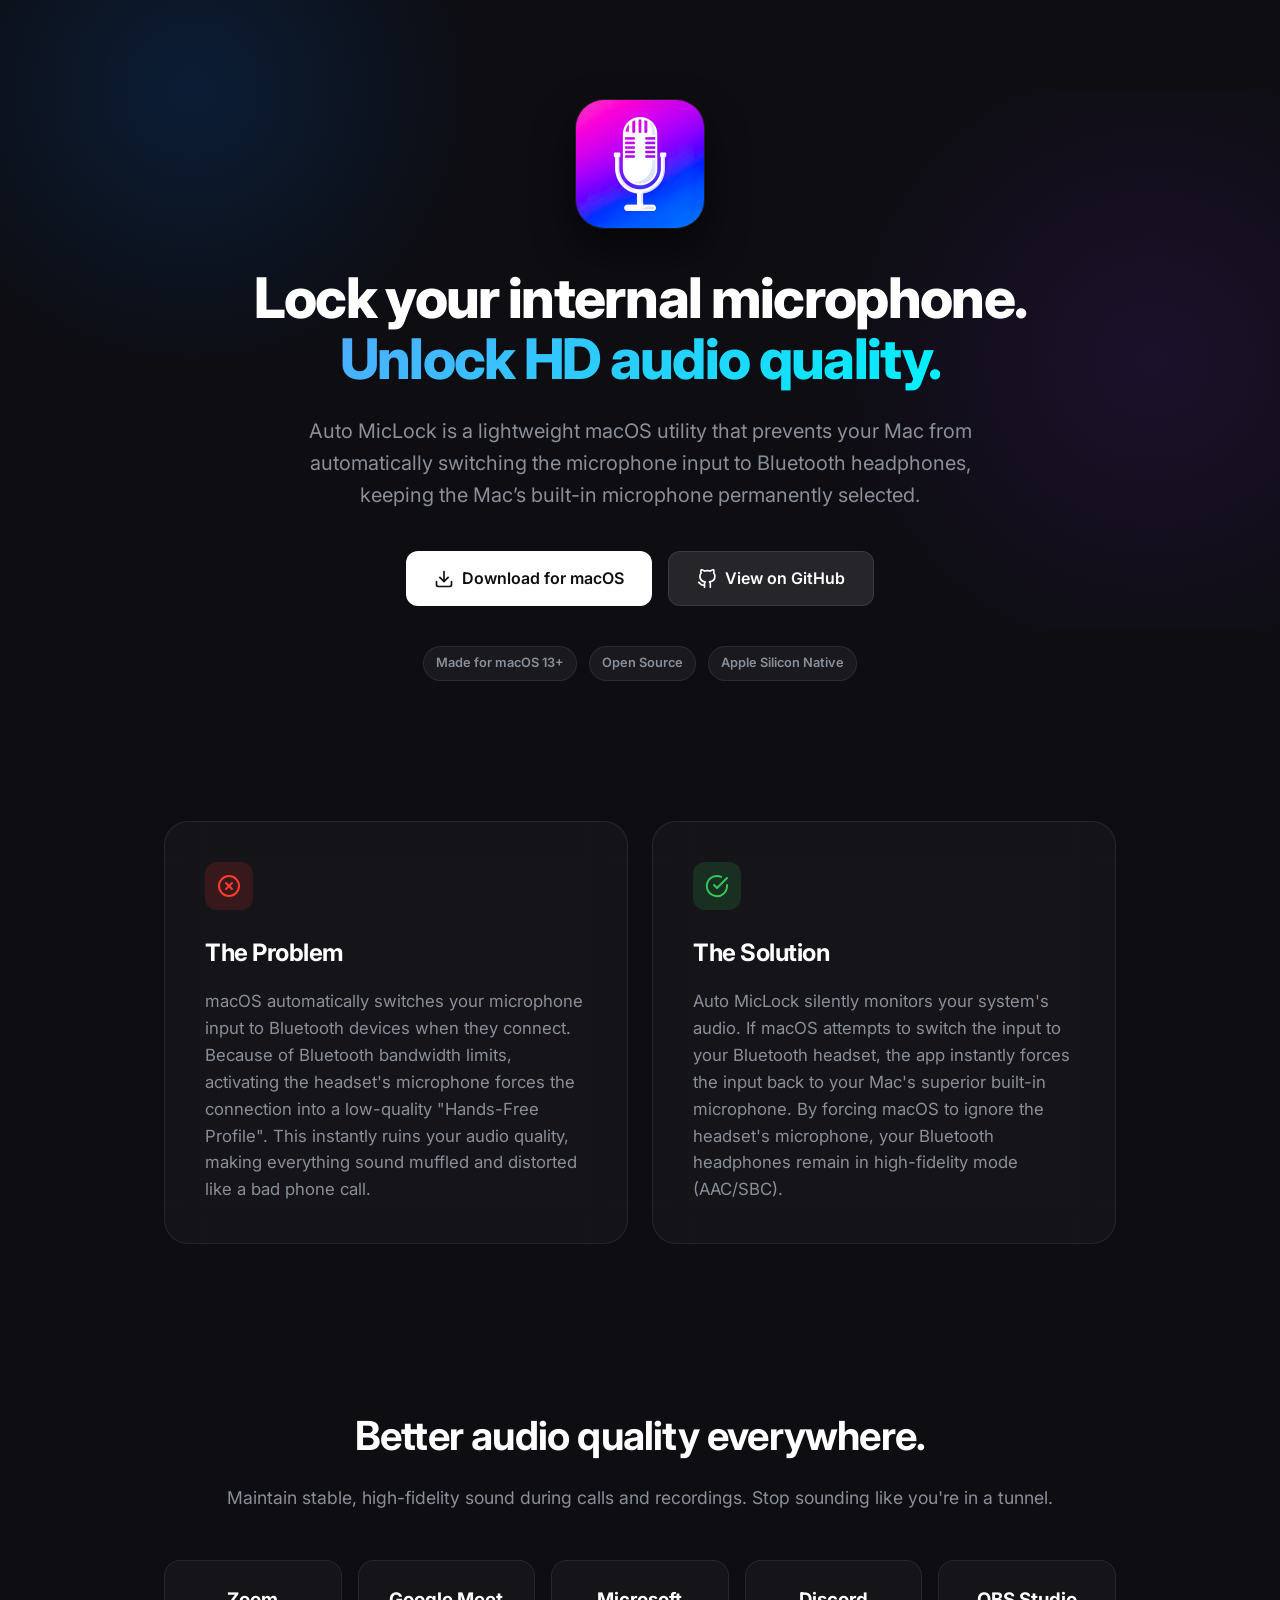
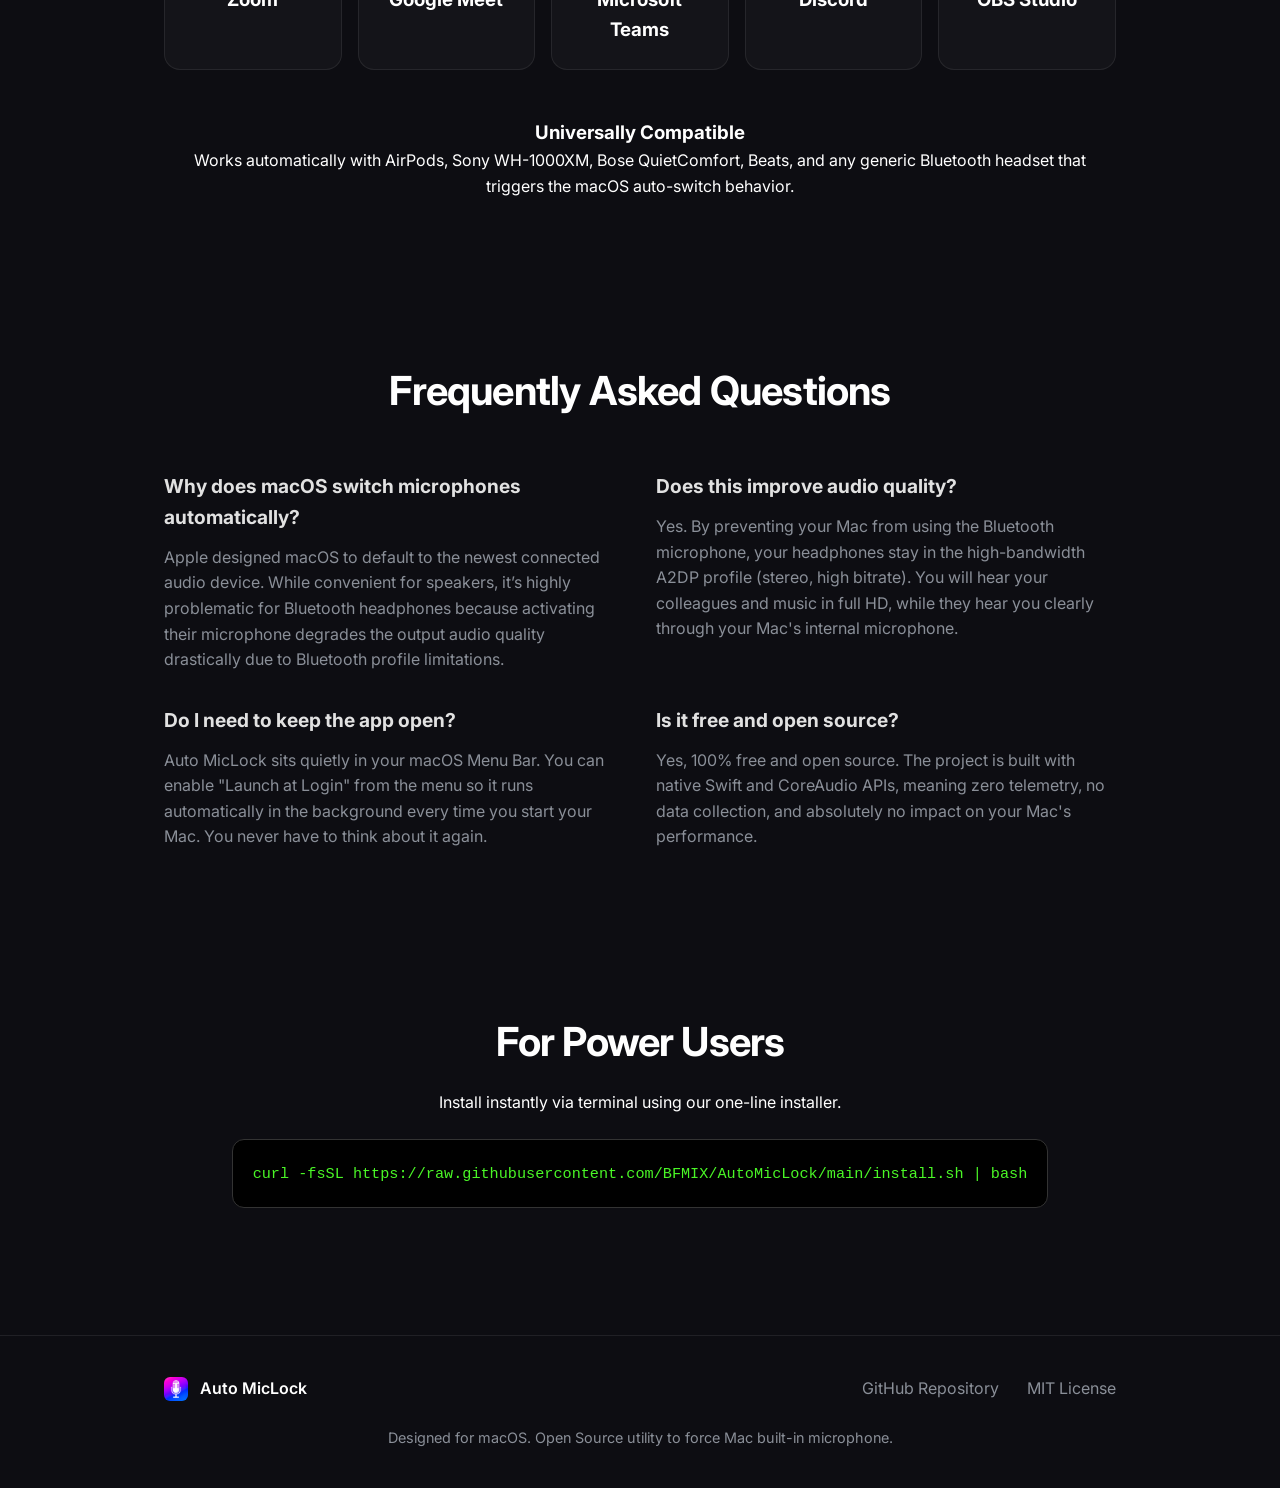
==== docs/index.html @ 235c3ebf "🌐 feat: Add GitHub Pages landing page and refine SEO structure" ====
<!DOCTYPE html>
<html lang="en">
<head>
    <meta charset="UTF-8">
    <meta name="viewport" content="width=device-width, initial-scale=1.0">
    <title>Auto MicLock: Force macOS to use built-in microphone</title>
    
    <!-- SEO Meta Tags -->
    <meta name="description" content="A lightweight macOS utility that prevents macOS from automatically switching the microphone input to Bluetooth headphones. Improve audio quality in calls on Mac.">
    <meta name="keywords" content="mac microphone keeps switching, stop AirPods microphone switching Mac, force Mac built-in microphone, improve Bluetooth audio quality macOS, macOS audio input switching fix">
    
    <!-- Open Graph / Social -->
    <meta property="og:title" content="Auto MicLock for macOS">
    <meta property="og:description" content="Fix automatic microphone switching on Mac and improve your Bluetooth audio quality during calls.">
    <meta property="og:type" content="website">
    <meta property="og:image" content="icon.png">
    
    <link rel="icon" href="icon.png" type="image/png">
    <link rel="stylesheet" href="style.css">
    
    <!-- Preload fonts -->
    <link rel="preconnect" href="https://fonts.googleapis.com">
    <link rel="preconnect" href="https://fonts.gstatic.com" crossorigin>
    <link href="https://fonts.googleapis.com/css2?family=Inter:wght@400;500;600;700;800&display=swap" rel="stylesheet">
</head>
<body>
    <header class="hero">
        <div class="container">
            <div class="hero-content">
                <img src="icon.png" alt="Auto MicLock Icon" class="app-icon">
                <h1>Lock your internal microphone.<br><span>Unlock HD audio quality.</span></h1>
                <p class="subtitle">Auto MicLock is a lightweight macOS utility that prevents your Mac from automatically switching the microphone input to Bluetooth headphones, keeping the Mac’s built-in microphone permanently selected.</p>
                
                <div class="cta-group">
                    <a href="https://github.com/BFMIX/AutoMicLock/releases/latest" class="btn btn-primary">
                        <svg viewBox="0 0 24 24" width="20" height="20" stroke="currentColor" stroke-width="2" fill="none" stroke-linecap="round" stroke-linejoin="round"><path d="M21 15v4a2 2 0 0 1-2 2H5a2 2 0 0 1-2-2v-4"></path><polyline points="7 10 12 15 17 10"></polyline><line x1="12" y1="15" x2="12" y2="3"></line></svg>
                        Download for macOS
                    </a>
                    <a href="https://github.com/BFMIX/AutoMicLock" class="btn btn-secondary">
                        <svg viewBox="0 0 24 24" width="20" height="20" stroke="currentColor" stroke-width="2" fill="none" stroke-linecap="round" stroke-linejoin="round"><path d="M9 19c-5 1.5-5-2.5-7-3m14 6v-3.87a3.37 3.37 0 0 0-.94-2.61c3.14-.35 6.44-1.54 6.44-7A5.44 5.44 0 0 0 20 4.77 5.07 5.07 0 0 0 19.91 1S18.73.65 16 2.48a13.38 13.38 0 0 0-7 0C6.27.65 5.09 1 5.09 1A5.07 5.07 0 0 0 5 4.77a5.44 5.44 0 0 0-1.5 3.78c0 5.42 3.3 6.61 6.44 7A3.37 3.37 0 0 0 9 18.13V22"></path></svg>
                        View on GitHub
                    </a>
                </div>
                <div class="badges">
                    <span class="badge">Made for macOS 13+</span>
                    <span class="badge">Open Source</span>
                    <span class="badge">Apple Silicon Native</span>
                </div>
            </div>
        </div>
    </header>

    <main>
        <section class="section problem-solution">
            <div class="container split-layout">
                <div class="card glass">
                    <div class="card-icon red">
                        <svg viewBox="0 0 24 24" width="24" height="24" stroke="currentColor" stroke-width="2" fill="none" stroke-linecap="round" stroke-linejoin="round"><circle cx="12" cy="12" r="10"></circle><line x1="15" y1="9" x2="9" y2="15"></line><line x1="9" y1="9" x2="15" y2="15"></line></svg>
                    </div>
                    <h2>The Problem</h2>
                    <p>macOS automatically switches your microphone input to Bluetooth devices when they connect. Because of Bluetooth bandwidth limits, activating the headset's microphone forces the connection into a low-quality "Hands-Free Profile". This instantly ruins your audio quality, making everything sound muffled and distorted like a bad phone call.</p>
                </div>
                <div class="card glass">
                    <div class="card-icon green">
                        <svg viewBox="0 0 24 24" width="24" height="24" stroke="currentColor" stroke-width="2" fill="none" stroke-linecap="round" stroke-linejoin="round"><path d="M22 11.08V12a10.08 10.08 0 1 1-5.93-9.14"></path><polyline points="22 4 12 14.01 9 11.01"></polyline></svg>
                    </div>
                    <h2>The Solution</h2>
                    <p>Auto MicLock silently monitors your system's audio. If macOS attempts to switch the input to your Bluetooth headset, the app instantly forces the input back to your Mac's superior built-in microphone. By forcing macOS to ignore the headset's microphone, your Bluetooth headphones remain in high-fidelity mode (AAC/SBC).</p>
                </div>
            </div>
        </section>

        <section class="section integrations">
            <div class="container text-center">
                <h2>Better audio quality everywhere.</h2>
                <p class="section-desc">Maintain stable, high-fidelity sound during calls and recordings. Stop sounding like you're in a tunnel.</p>
                
                <div class="grid use-cases">
                    <div class="grid-item"><h3>Zoom</h3></div>
                    <div class="grid-item"><h3>Google Meet</h3></div>
                    <div class="grid-item"><h3>Microsoft Teams</h3></div>
                    <div class="grid-item"><h3>Discord</h3></div>
                    <div class="grid-item"><h3>OBS Studio</h3></div>
                </div>

                <h3 class="margin-top">Universally Compatible</h3>
                <p>Works automatically with AirPods, Sony WH-1000XM, Bose QuietComfort, Beats, and any generic Bluetooth headset that triggers the macOS auto-switch behavior.</p>
            </div>
        </section>

        <section class="section faq">
            <div class="container">
                <h2 class="text-center">Frequently Asked Questions</h2>
                
                <div class="faq-list">
                    <div class="faq-item">
                        <h3>Why does macOS switch microphones automatically?</h3>
                        <p>Apple designed macOS to default to the newest connected audio device. While convenient for speakers, it’s highly problematic for Bluetooth headphones because activating their microphone degrades the output audio quality drastically due to Bluetooth profile limitations.</p>
                    </div>
                    <div class="faq-item">
                        <h3>Does this improve audio quality?</h3>
                        <p>Yes. By preventing your Mac from using the Bluetooth microphone, your headphones stay in the high-bandwidth A2DP profile (stereo, high bitrate). You will hear your colleagues and music in full HD, while they hear you clearly through your Mac's internal microphone.</p>
                    </div>
                    <div class="faq-item">
                        <h3>Do I need to keep the app open?</h3>
                        <p>Auto MicLock sits quietly in your macOS Menu Bar. You can enable "Launch at Login" from the menu so it runs automatically in the background every time you start your Mac. You never have to think about it again.</p>
                    </div>
                    <div class="faq-item">
                        <h3>Is it free and open source?</h3>
                        <p>Yes, 100% free and open source. The project is built with native Swift and CoreAudio APIs, meaning zero telemetry, no data collection, and absolutely no impact on your Mac's performance.</p>
                    </div>
                </div>
            </div>
        </section>

        <section class="section terminal-install">
            <div class="container text-center">
                <h2>For Power Users</h2>
                <p>Install instantly via terminal using our one-line installer.</p>
                <div class="code-block">
                    <code>curl -fsSL https://raw.githubusercontent.com/BFMIX/AutoMicLock/main/install.sh | bash</code>
                </div>
            </div>
        </section>
    </main>

    <footer>
        <div class="container">
            <div class="footer-content">
                <div class="footer-left">
                    <img src="icon.png" alt="Icon" class="footer-icon">
                    <span>Auto MicLock</span>
                </div>
                <div class="footer-right">
                    <a href="https://github.com/BFMIX/AutoMicLock">GitHub Repository</a>
                    <a href="https://github.com/BFMIX/AutoMicLock/blob/main/LICENSE">MIT License</a>
                </div>
            </div>
            <p class="copyright">Designed for macOS. Open Source utility to force Mac built-in microphone.</p>
        </div>
    </footer>
</body>
</html>
---- docs/style.css ----
:root {
    --bg-color: #0d0d12;
    --text-primary: #ffffff;
    --text-secondary: #8a8f98;
    --accent-blue: #007aff;
    --accent-purple: #8a2be2;
    --card-bg: rgba(255, 255, 255, 0.03);
    --card-border: rgba(255, 255, 255, 0.08);
}

* {
    margin: 0;
    padding: 0;
    box-sizing: border-box;
}

body {
    font-family: 'Inter', -apple-system, BlinkMacSystemFont, "Segoe UI", Roboto, Helvetica, Arial, sans-serif;
    background-color: var(--bg-color);
    color: var(--text-primary);
    line-height: 1.6;
    -webkit-font-smoothing: antialiased;
    -moz-osx-font-smoothing: grayscale;
    overflow-x: hidden;
}

/* Background Effects */
body::before {
    content: '';
    position: absolute;
    top: -20%;
    left: -10%;
    width: 50%;
    height: 60%;
    background: radial-gradient(circle, rgba(0, 122, 255, 0.15) 0%, rgba(0, 0, 0, 0) 70%);
    z-index: -1;
    pointer-events: none;
}

body::after {
    content: '';
    position: absolute;
    top: 10%;
    right: -20%;
    width: 60%;
    height: 60%;
    background: radial-gradient(circle, rgba(138, 43, 226, 0.12) 0%, rgba(0, 0, 0, 0) 70%);
    z-index: -1;
    pointer-events: none;
}

.container {
    max-width: 1000px;
    margin: 0 auto;
    padding: 0 24px;
}

.text-center { text-align: center; }
.margin-top { margin-top: 48px; }

/* Hero Section */
.hero {
    padding: 100px 0 60px;
    text-align: center;
}

.app-icon {
    width: 128px;
    height: 128px;
    margin-bottom: 32px;
    border-radius: 28px;
    box-shadow: 0 20px 40px rgba(0,0,0,0.5), 0 0 0 1px rgba(255,255,255,0.1);
    animation: float 6s ease-in-out infinite;
}

@keyframes float {
    0% { transform: translateY(0px); }
    50% { transform: translateY(-10px); }
    100% { transform: translateY(0px); }
}

h1 {
    font-size: 3.5rem;
    font-weight: 800;
    letter-spacing: -0.03em;
    line-height: 1.1;
    margin-bottom: 24px;
}

h1 span {
    background: linear-gradient(135deg, #4facfe 0%, #00f2fe 100%);
    -webkit-background-clip: text;
    -webkit-text-fill-color: transparent;
}

.subtitle {
    font-size: 1.25rem;
    color: var(--text-secondary);
    max-width: 700px;
    margin: 0 auto 40px;
}

/* Buttons */
.cta-group {
    display: flex;
    gap: 16px;
    justify-content: center;
    margin-bottom: 40px;
}

.btn {
    display: inline-flex;
    align-items: center;
    gap: 8px;
    padding: 14px 28px;
    border-radius: 12px;
    font-weight: 600;
    font-size: 1rem;
    text-decoration: none;
    transition: all 0.2s ease;
}

.btn-primary {
    background-color: var(--text-primary);
    color: var(--bg-color);
}

.btn-primary:hover {
    transform: scale(1.02);
    box-shadow: 0 8px 20px rgba(255,255,255,0.2);
}

.btn-secondary {
    background-color: rgba(255,255,255,0.1);
    color: var(--text-primary);
    border: 1px solid rgba(255,255,255,0.1);
}

.btn-secondary:hover {
    background-color: rgba(255,255,255,0.15);
}

/* Badges */
.badges {
    display: flex;
    gap: 12px;
    justify-content: center;
    flex-wrap: wrap;
}

.badge {
    font-size: 0.8rem;
    font-weight: 600;
    padding: 6px 12px;
    background: rgba(255,255,255,0.05);
    border: 1px solid var(--card-border);
    border-radius: 20px;
    color: var(--text-secondary);
}

/* Sections */
.section {
    padding: 80px 0;
}

.section h2 {
    font-size: 2.5rem;
    font-weight: 700;
    margin-bottom: 16px;
    letter-spacing: -0.02em;
}

.section-desc {
    color: var(--text-secondary);
    font-size: 1.1rem;
    margin-bottom: 48px;
}

/* Glass Cards */
.split-layout {
    display: grid;
    grid-template-columns: 1fr 1fr;
    gap: 24px;
}

.glass {
    background: var(--card-bg);
    border: 1px solid var(--card-border);
    backdrop-filter: blur(20px);
    -webkit-backdrop-filter: blur(20px);
    border-radius: 24px;
    padding: 40px;
    transition: transform 0.3s ease;
}

.glass:hover {
    transform: translateY(-5px);
    background: rgba(255, 255, 255, 0.05);
}

.card-icon {
    width: 48px;
    height: 48px;
    border-radius: 12px;
    display: flex;
    align-items: center;
    justify-content: center;
    margin-bottom: 24px;
}

.card-icon.red { background: rgba(255, 59, 48, 0.15); color: #ff3b30; }
.card-icon.green { background: rgba(52, 199, 89, 0.15); color: #34c759; }

.glass h2 {
    font-size: 1.5rem;
    margin-bottom: 16px;
}

.glass p {
    color: var(--text-secondary);
    font-size: 1.05rem;
}

/* Grid Use Cases */
.grid {
    display: grid;
    grid-template-columns: repeat(auto-fit, minmax(150px, 1fr));
    gap: 16px;
    margin-bottom: 40px;
}

.grid-item {
    background: var(--card-bg);
    border: 1px solid var(--card-border);
    padding: 24px;
    border-radius: 16px;
    font-weight: 600;
    color: var(--text-primary);
}

/* FAQ */
.faq-list {
    display: grid;
    grid-template-columns: 1fr 1fr;
    gap: 32px;
    margin-top: 48px;
}

.faq-item h3 {
    font-size: 1.2rem;
    margin-bottom: 12px;
    color: #e1e1e1;
}

.faq-item p {
    color: var(--text-secondary);
    font-size: 1rem;
}

/* Terminal Install */
.code-block {
    background: #000;
    border: 1px solid #333;
    padding: 20px;
    border-radius: 12px;
    margin-top: 24px;
    display: inline-block;
    max-width: 100%;
    overflow-x: auto;
}

.code-block code {
    font-family: ui-monospace, SFMono-Regular, Menlo, Monaco, Consolas, monospace;
    color: #4af626;
    font-size: 0.95rem;
}

/* Footer */
footer {
    border-top: 1px solid var(--card-border);
    padding: 40px 0;
    margin-top: 40px;
}

.footer-content {
    display: flex;
    justify-content: space-between;
    align-items: center;
    margin-bottom: 24px;
}

.footer-left {
    display: flex;
    align-items: center;
    gap: 12px;
    font-weight: 600;
}

.footer-icon {
    width: 24px;
    height: 24px;
    border-radius: 6px;
}

.footer-right a {
    color: var(--text-secondary);
    text-decoration: none;
    margin-left: 24px;
    transition: color 0.2s;
}

.footer-right a:hover {
    color: var(--text-primary);
}

.copyright {
    text-align: center;
    color: var(--text-secondary);
    font-size: 0.9rem;
}

/* Responsive */
@media (max-width: 768px) {
    h1 { font-size: 2.5rem; }
    .split-layout, .faq-list { grid-template-columns: 1fr; }
    .cta-group { flex-direction: column; }
    .footer-content { flex-direction: column; gap: 20px; text-align: center; }
    .footer-right a { margin: 0 12px; }
}
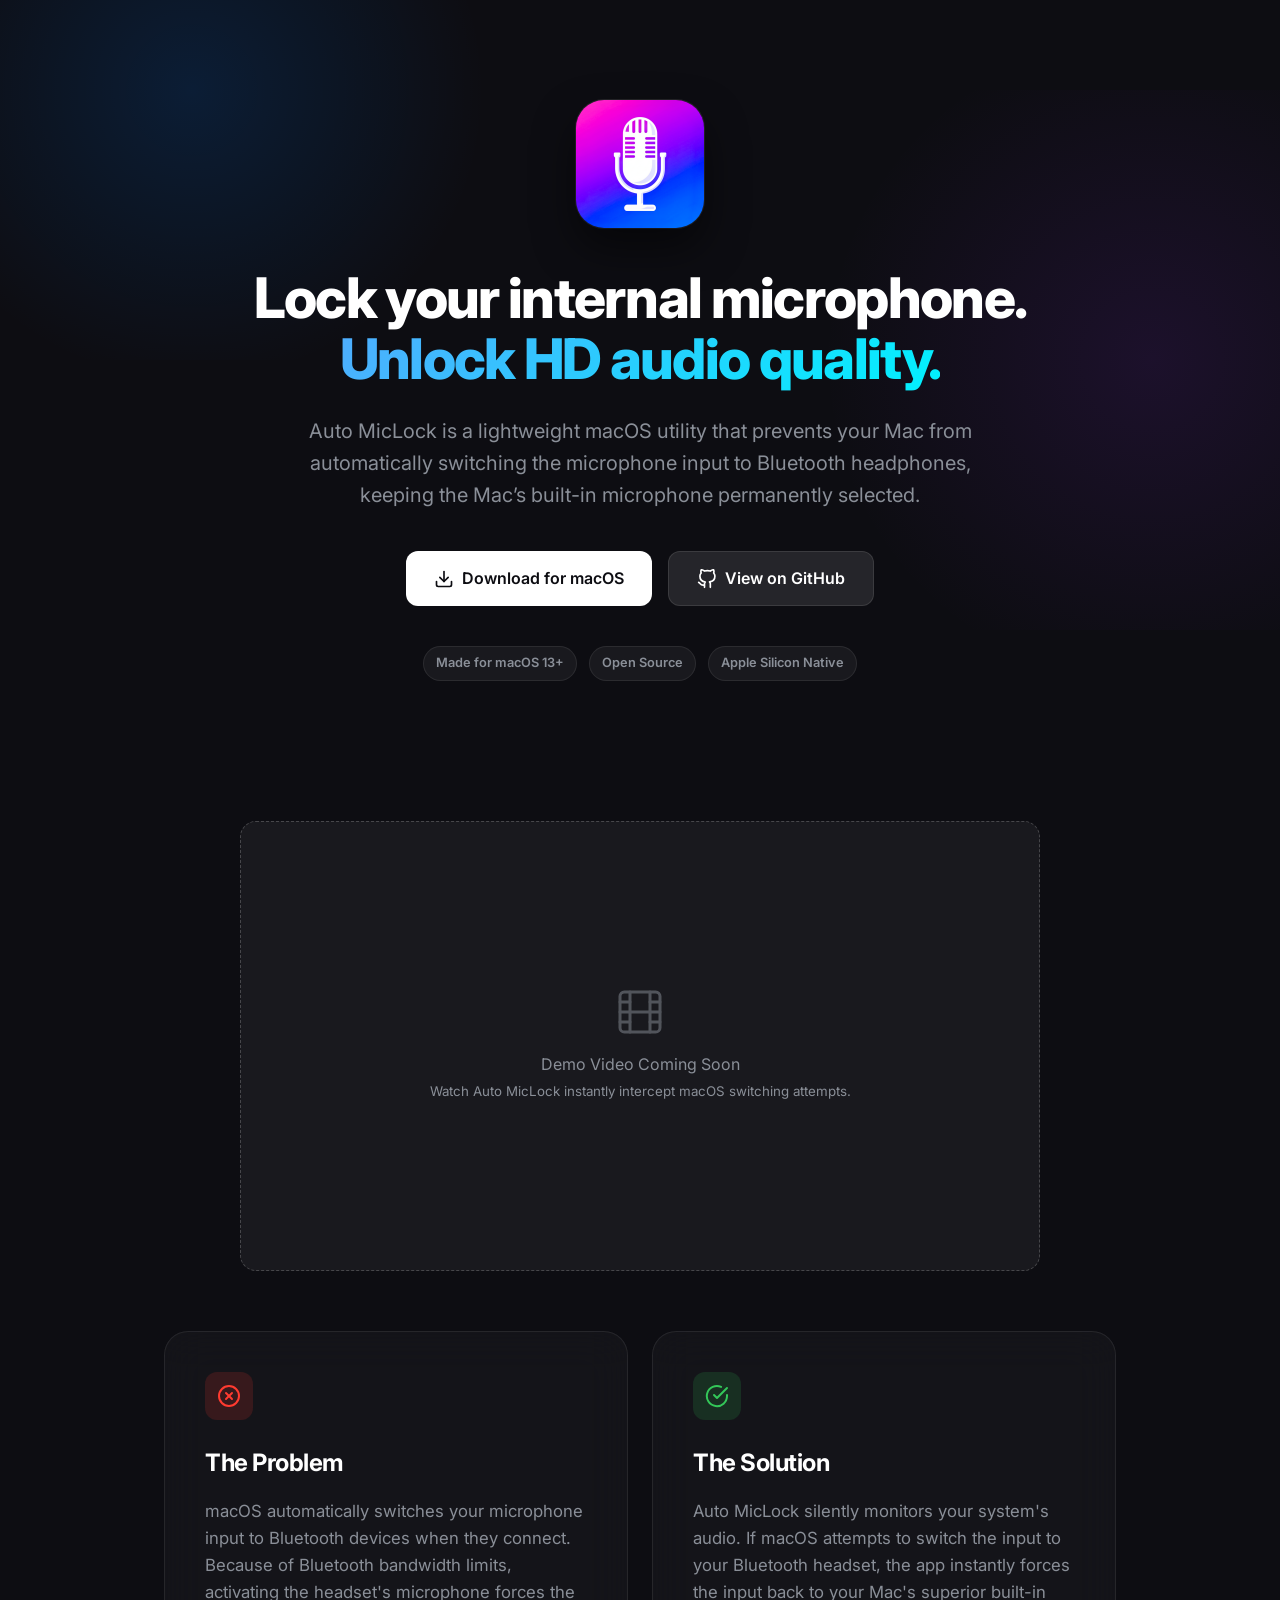
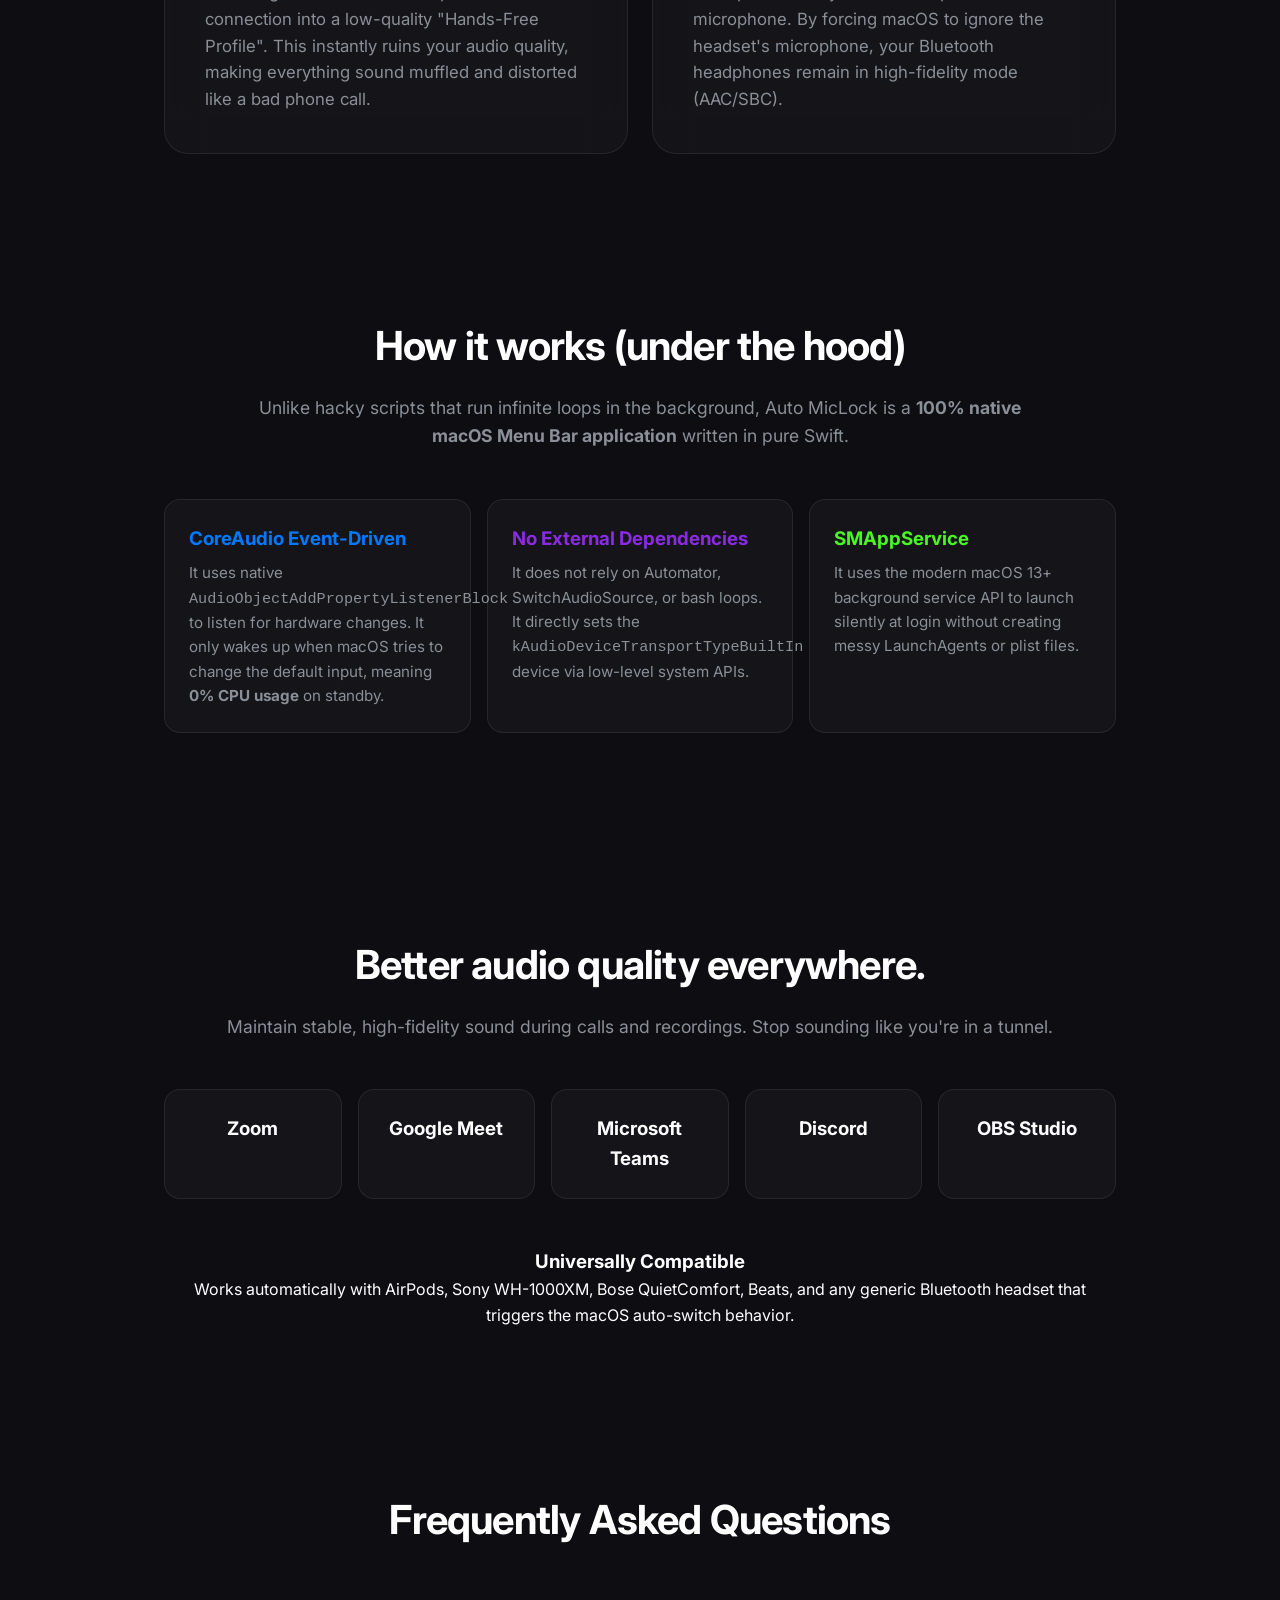
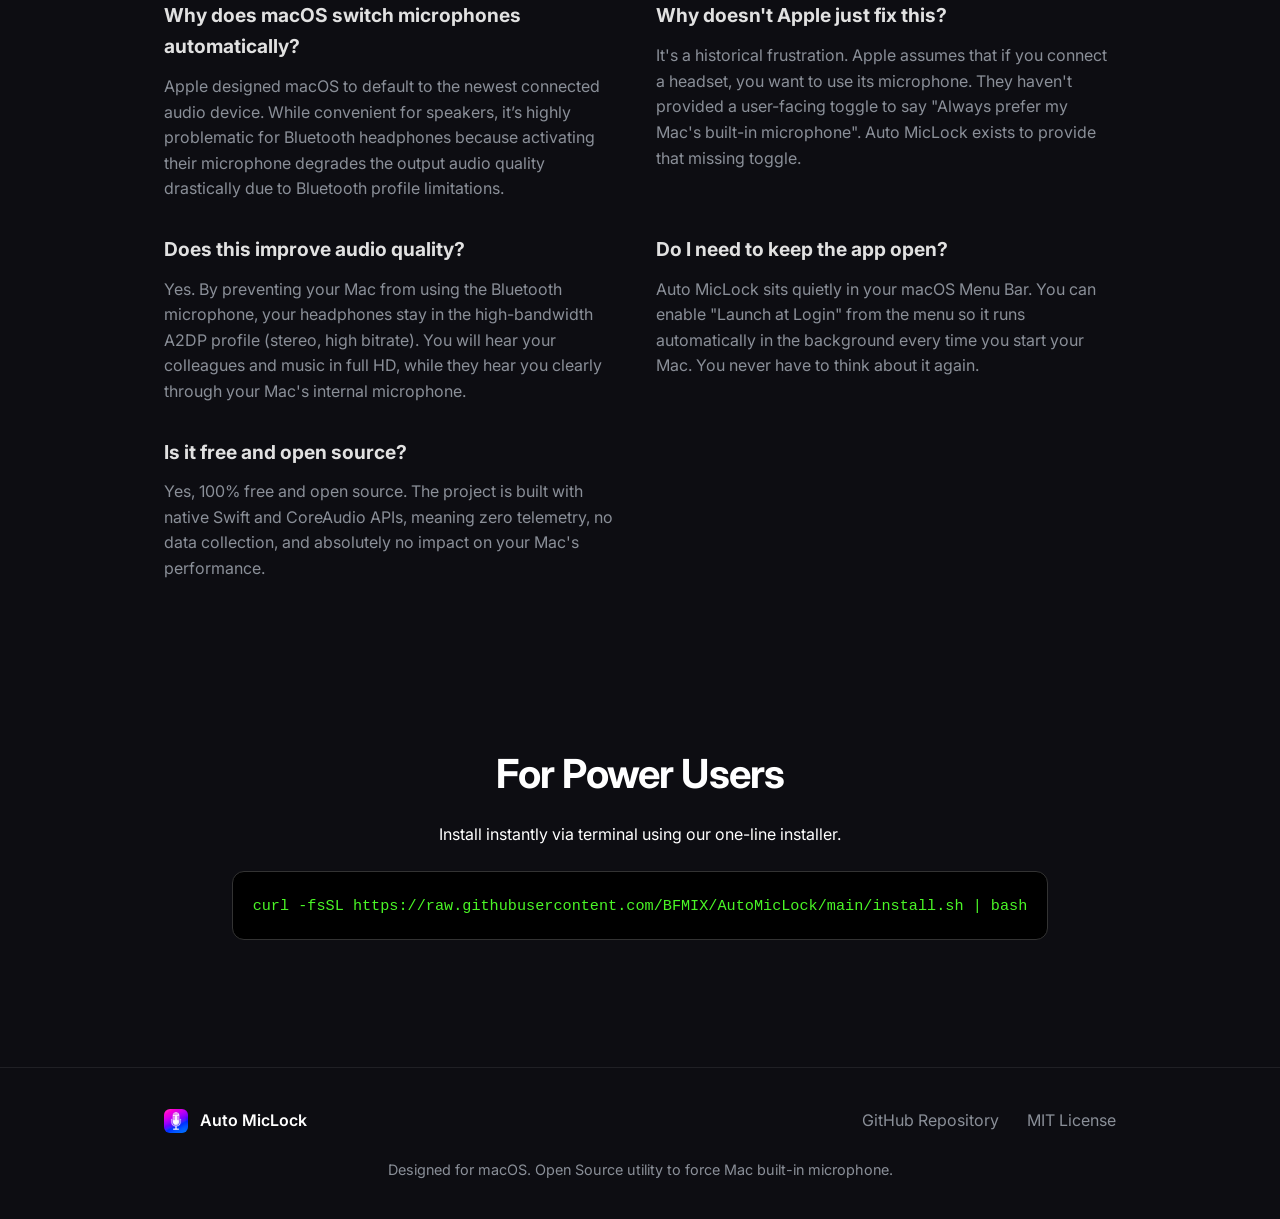
==== commit f7d4f705: "✨ feat: Add technical 'How it works' and 'Why Apple doesn't fix this' sections" ====
--- a/docs/index.html
+++ b/docs/index.html
@@ -52,6 +52,16 @@
 
     <main>
         <section class="section problem-solution">
+            <div class="container text-center">
+                <!-- GIF Placeholder -->
+                <div class="demo-gif-container" style="margin-bottom: 60px;">
+                    <div class="gif-placeholder" style="background: rgba(255,255,255,0.05); border: 1px dashed rgba(255,255,255,0.2); border-radius: 16px; width: 100%; max-width: 800px; aspect-ratio: 16/9; margin: 0 auto; display: flex; align-items: center; justify-content: center; flex-direction: column; color: var(--text-secondary);">
+                        <svg viewBox="0 0 24 24" width="48" height="48" stroke="currentColor" stroke-width="1.5" fill="none" stroke-linecap="round" stroke-linejoin="round" style="margin-bottom: 16px; opacity: 0.5;"><rect x="2" y="2" width="20" height="20" rx="2.18" ry="2.18"></rect><line x1="7" y1="2" x2="7" y2="22"></line><line x1="17" y1="2" x2="17" y2="22"></line><line x1="2" y1="12" x2="22" y2="12"></line><line x1="2" y1="7" x2="7" y2="7"></line><line x1="2" y1="17" x2="7" y2="17"></line><line x1="17" y1="17" x2="22" y2="17"></line><line x1="17" y1="7" x2="22" y2="7"></line></svg>
+                        <p>Demo Video Coming Soon<br><small>Watch Auto MicLock instantly intercept macOS switching attempts.</small></p>
+                    </div>
+                </div>
+            </div>
+
             <div class="container split-layout">
                 <div class="card glass">
                     <div class="card-icon red">
@@ -66,6 +76,28 @@
                     </div>
                     <h2>The Solution</h2>
                     <p>Auto MicLock silently monitors your system's audio. If macOS attempts to switch the input to your Bluetooth headset, the app instantly forces the input back to your Mac's superior built-in microphone. By forcing macOS to ignore the headset's microphone, your Bluetooth headphones remain in high-fidelity mode (AAC/SBC).</p>
+                </div>
+            </div>
+        </section>
+
+        <section class="section technical">
+            <div class="container text-center">
+                <h2>How it works (under the hood)</h2>
+                <p class="section-desc" style="max-width: 800px; margin: 0 auto 48px;">Unlike hacky scripts that run infinite loops in the background, Auto MicLock is a <strong>100% native macOS Menu Bar application</strong> written in pure Swift.</p>
+                
+                <div class="grid" style="grid-template-columns: repeat(auto-fit, minmax(250px, 1fr));">
+                    <div class="grid-item" style="text-align: left;">
+                        <h3 style="color: var(--accent-blue); margin-bottom: 8px;">CoreAudio Event-Driven</h3>
+                        <p style="font-size: 0.95rem; font-weight: normal; color: var(--text-secondary);">It uses native <code>AudioObjectAddPropertyListenerBlock</code> to listen for hardware changes. It only wakes up when macOS tries to change the default input, meaning <strong>0% CPU usage</strong> on standby.</p>
+                    </div>
+                    <div class="grid-item" style="text-align: left;">
+                        <h3 style="color: var(--accent-purple); margin-bottom: 8px;">No External Dependencies</h3>
+                        <p style="font-size: 0.95rem; font-weight: normal; color: var(--text-secondary);">It does not rely on Automator, SwitchAudioSource, or bash loops. It directly sets the <code>kAudioDeviceTransportTypeBuiltIn</code> device via low-level system APIs.</p>
+                    </div>
+                    <div class="grid-item" style="text-align: left;">
+                        <h3 style="color: #4af626; margin-bottom: 8px;">SMAppService</h3>
+                        <p style="font-size: 0.95rem; font-weight: normal; color: var(--text-secondary);">It uses the modern macOS 13+ background service API to launch silently at login without creating messy LaunchAgents or plist files.</p>
+                    </div>
                 </div>
             </div>
         </section>
@@ -96,6 +128,10 @@
                     <div class="faq-item">
                         <h3>Why does macOS switch microphones automatically?</h3>
                         <p>Apple designed macOS to default to the newest connected audio device. While convenient for speakers, it’s highly problematic for Bluetooth headphones because activating their microphone degrades the output audio quality drastically due to Bluetooth profile limitations.</p>
+                    </div>
+                    <div class="faq-item">
+                        <h3>Why doesn't Apple just fix this?</h3>
+                        <p>It's a historical frustration. Apple assumes that if you connect a headset, you want to use its microphone. They haven't provided a user-facing toggle to say "Always prefer my Mac's built-in microphone". Auto MicLock exists to provide that missing toggle.</p>
                     </div>
                     <div class="faq-item">
                         <h3>Does this improve audio quality?</h3>
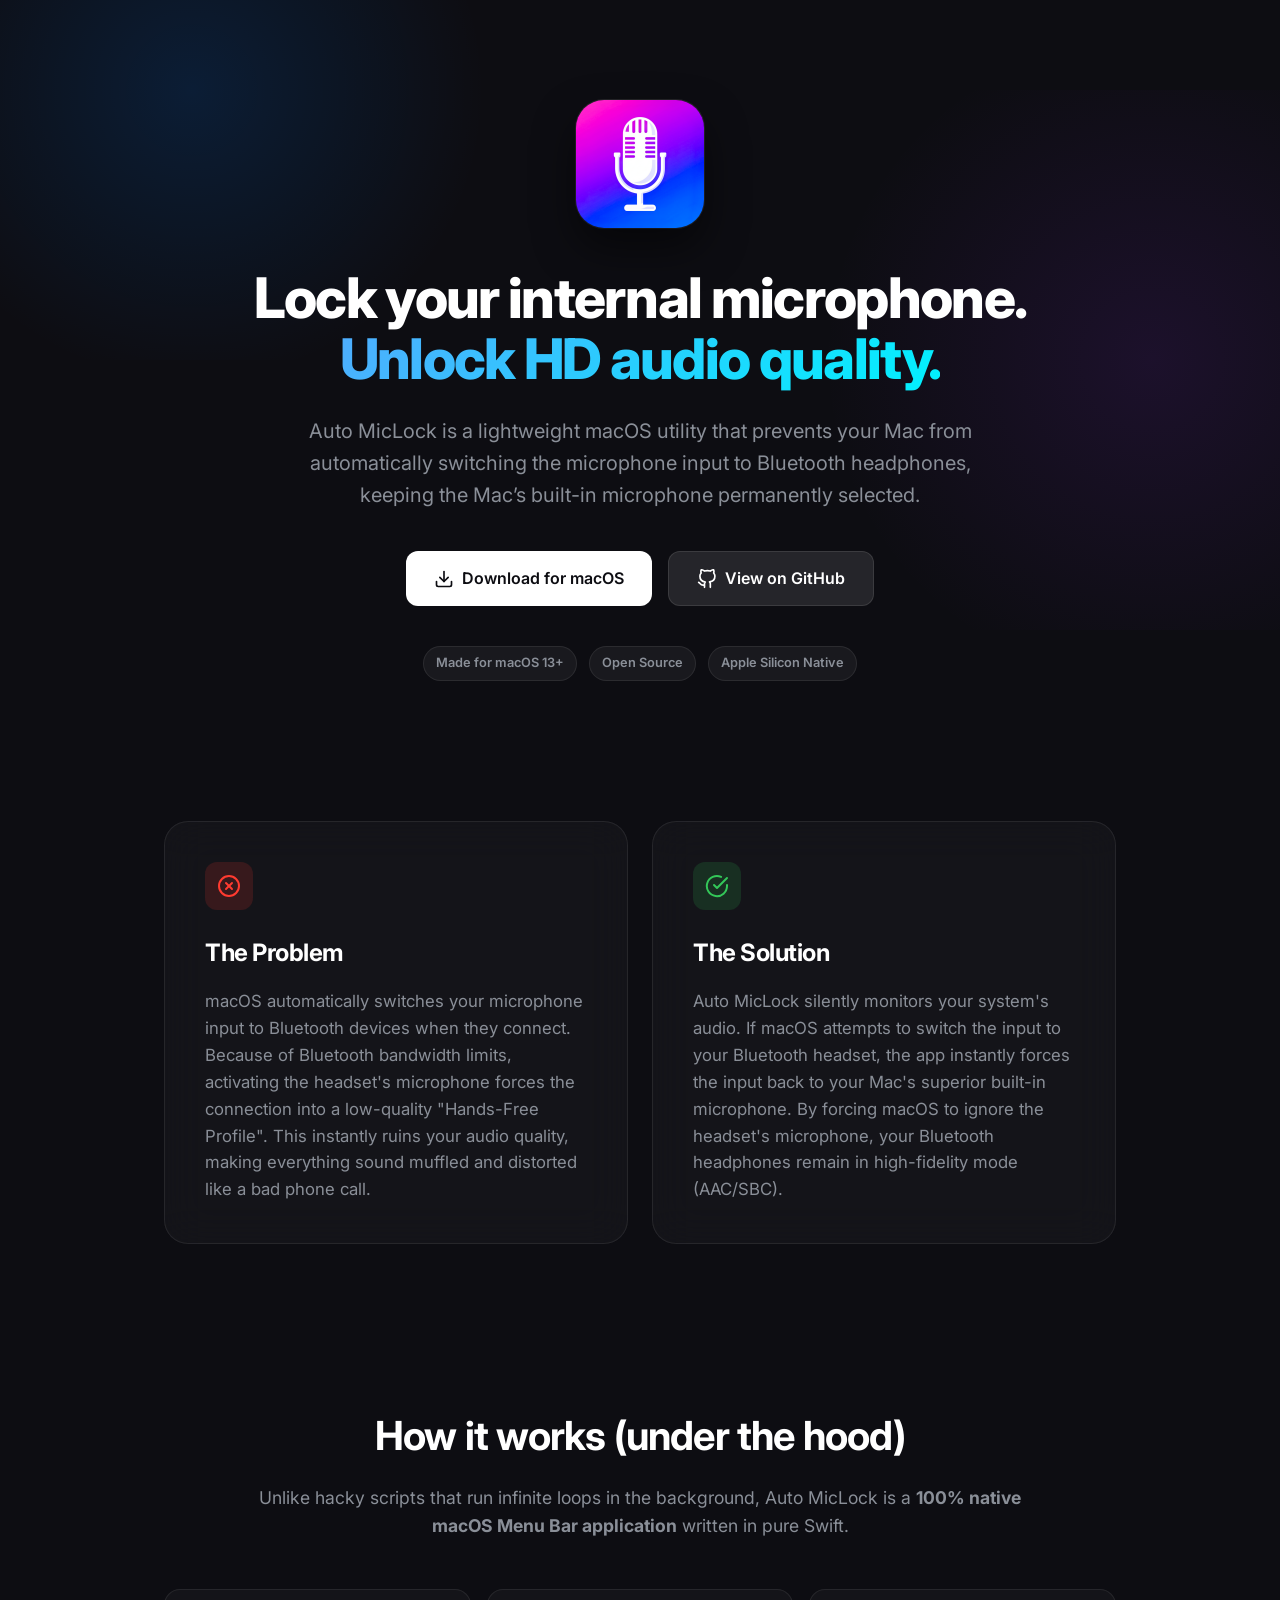
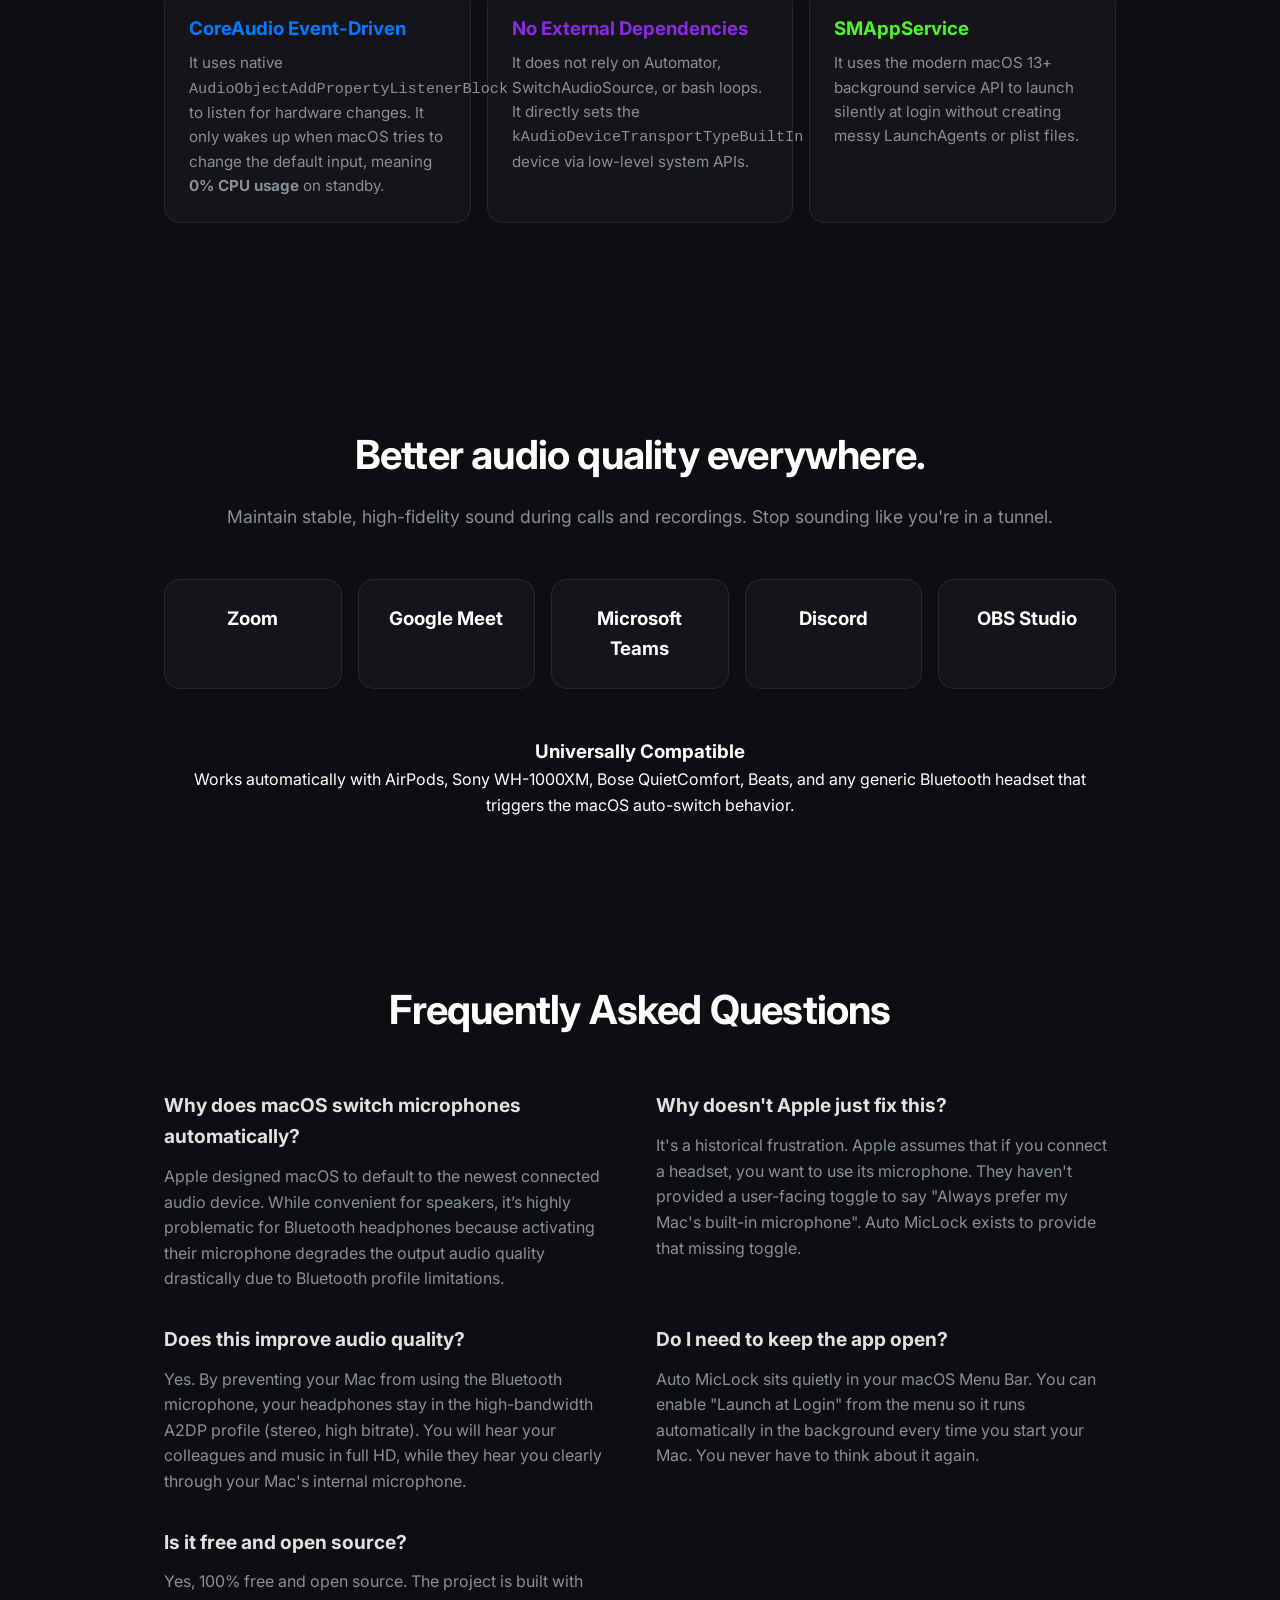
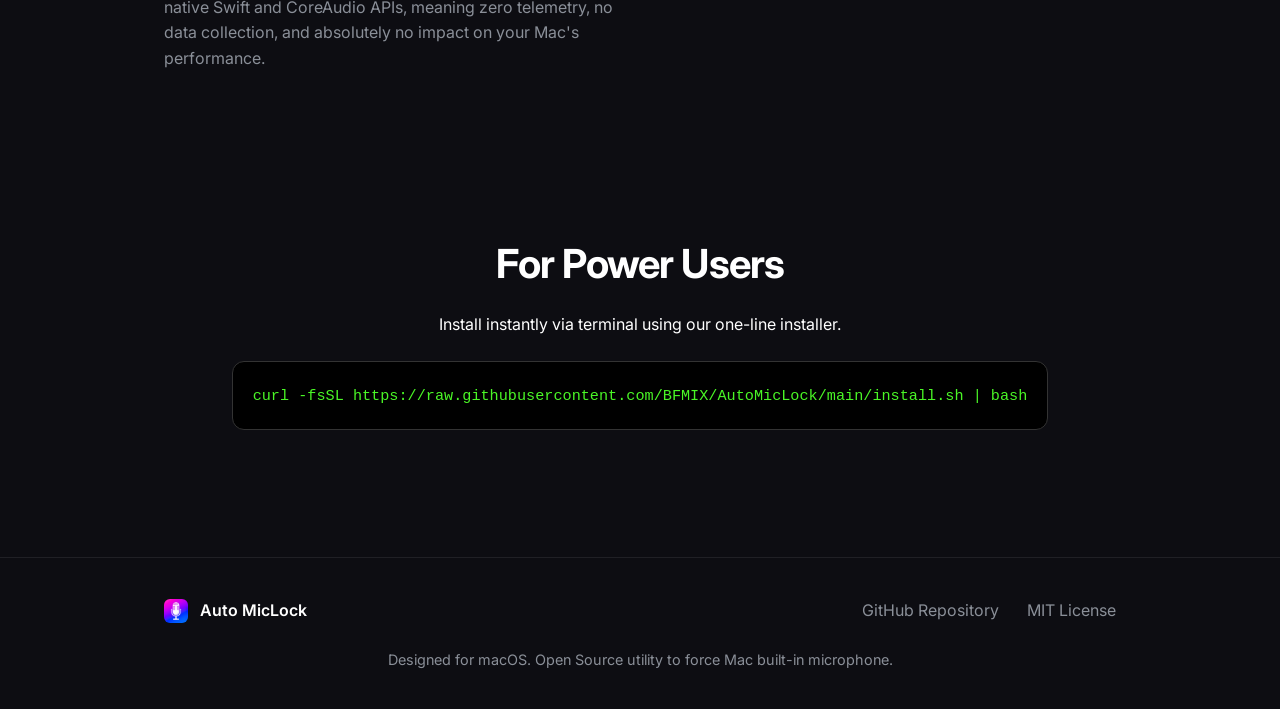
==== commit 80c99dbe: "🎨 style: hide GIF placeholder until video is recorded" ====
--- a/docs/index.html
+++ b/docs/index.html
@@ -54,7 +54,7 @@
         <section class="section problem-solution">
             <div class="container text-center">
                 <!-- GIF Placeholder -->
-                <div class="demo-gif-container" style="margin-bottom: 60px;">
+                <div class="demo-gif-container" style="display: none; margin-bottom: 60px;">
                     <div class="gif-placeholder" style="background: rgba(255,255,255,0.05); border: 1px dashed rgba(255,255,255,0.2); border-radius: 16px; width: 100%; max-width: 800px; aspect-ratio: 16/9; margin: 0 auto; display: flex; align-items: center; justify-content: center; flex-direction: column; color: var(--text-secondary);">
                         <svg viewBox="0 0 24 24" width="48" height="48" stroke="currentColor" stroke-width="1.5" fill="none" stroke-linecap="round" stroke-linejoin="round" style="margin-bottom: 16px; opacity: 0.5;"><rect x="2" y="2" width="20" height="20" rx="2.18" ry="2.18"></rect><line x1="7" y1="2" x2="7" y2="22"></line><line x1="17" y1="2" x2="17" y2="22"></line><line x1="2" y1="12" x2="22" y2="12"></line><line x1="2" y1="7" x2="7" y2="7"></line><line x1="2" y1="17" x2="7" y2="17"></line><line x1="17" y1="17" x2="22" y2="17"></line><line x1="17" y1="7" x2="22" y2="7"></line></svg>
                         <p>Demo Video Coming Soon<br><small>Watch Auto MicLock instantly intercept macOS switching attempts.</small></p>
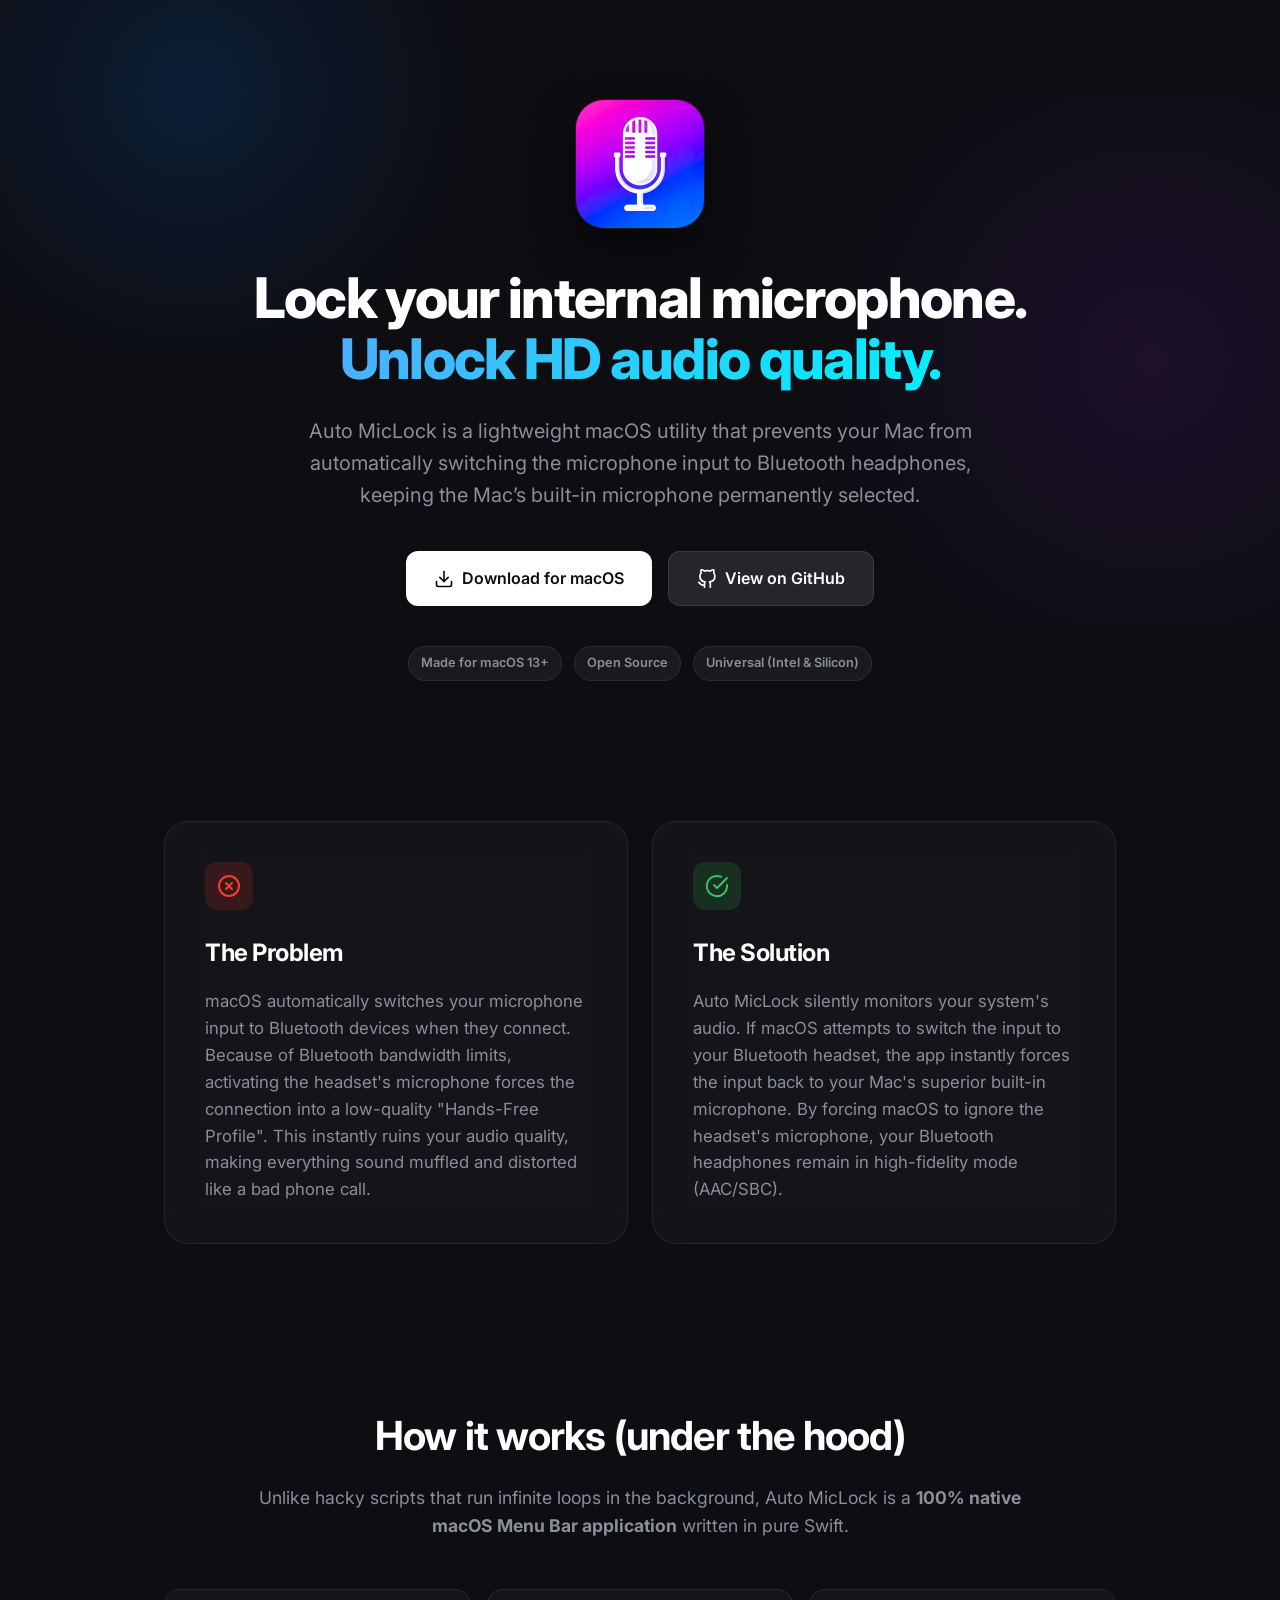
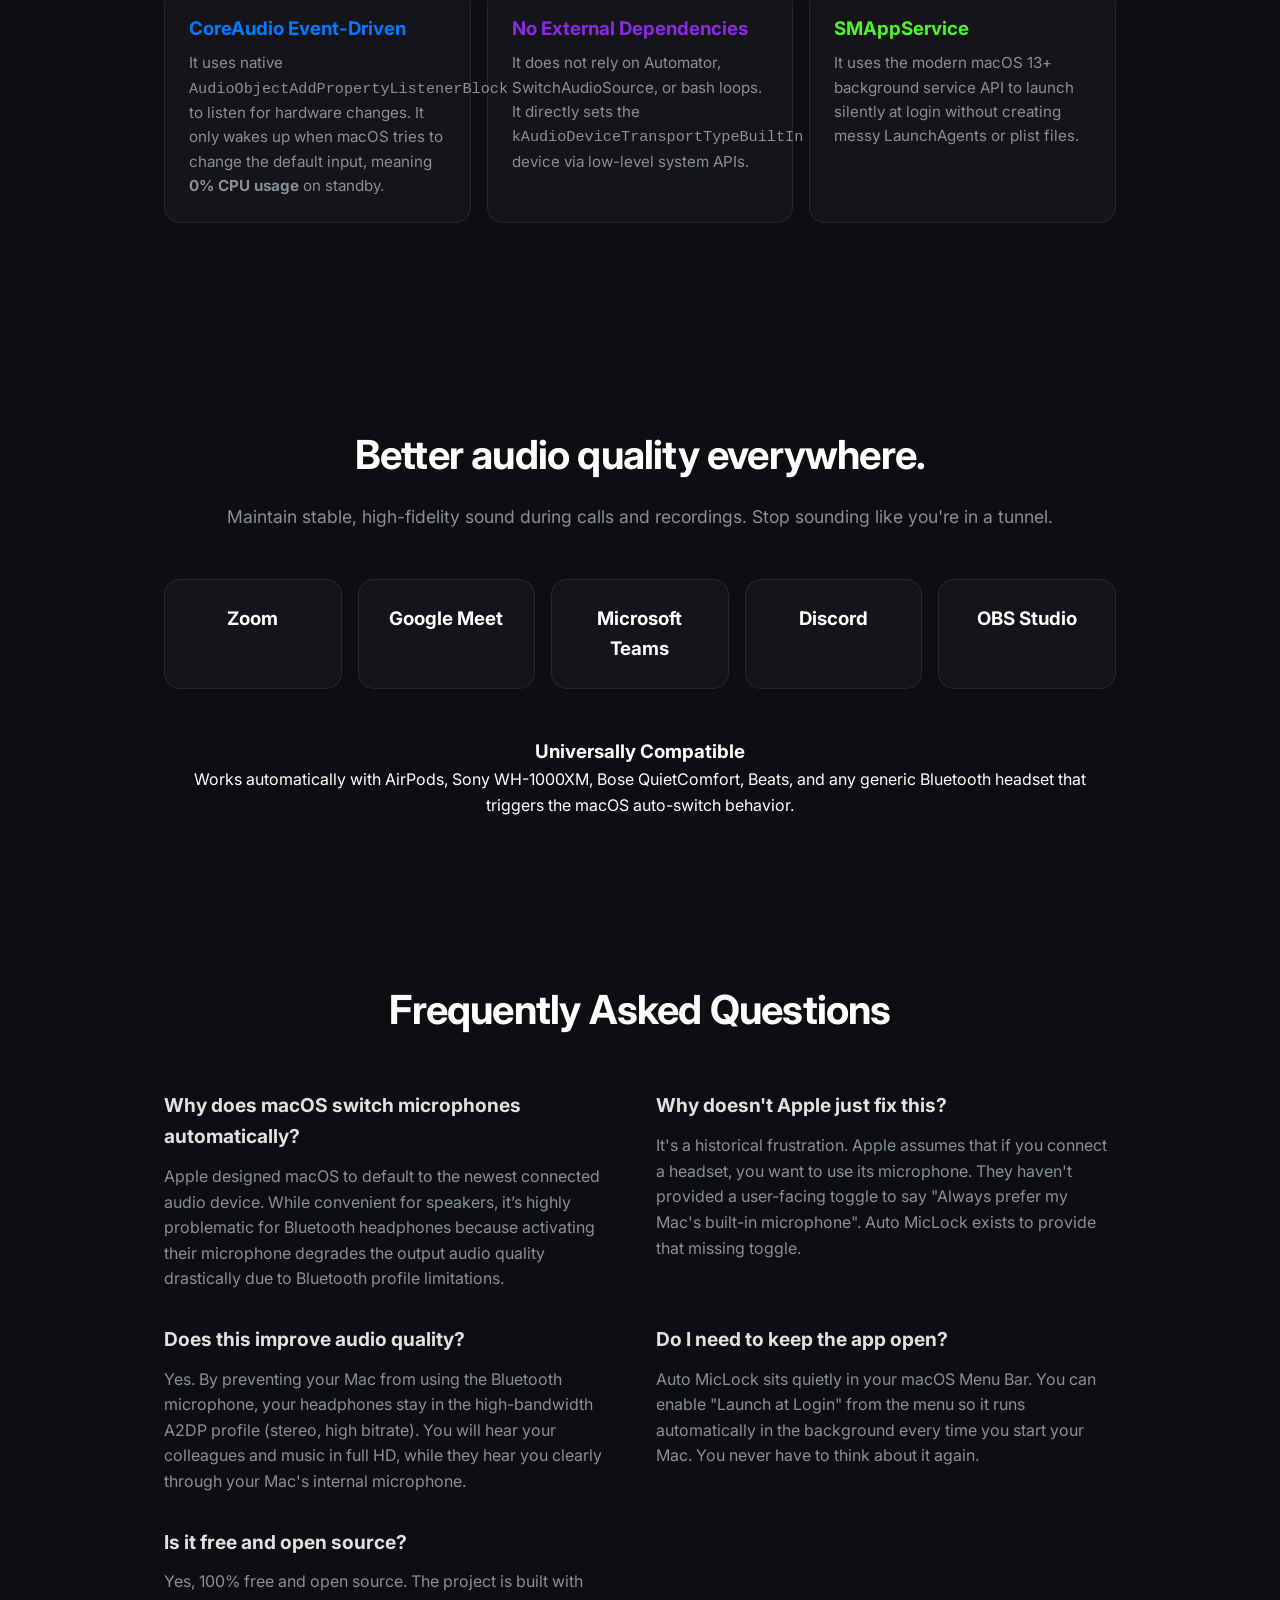
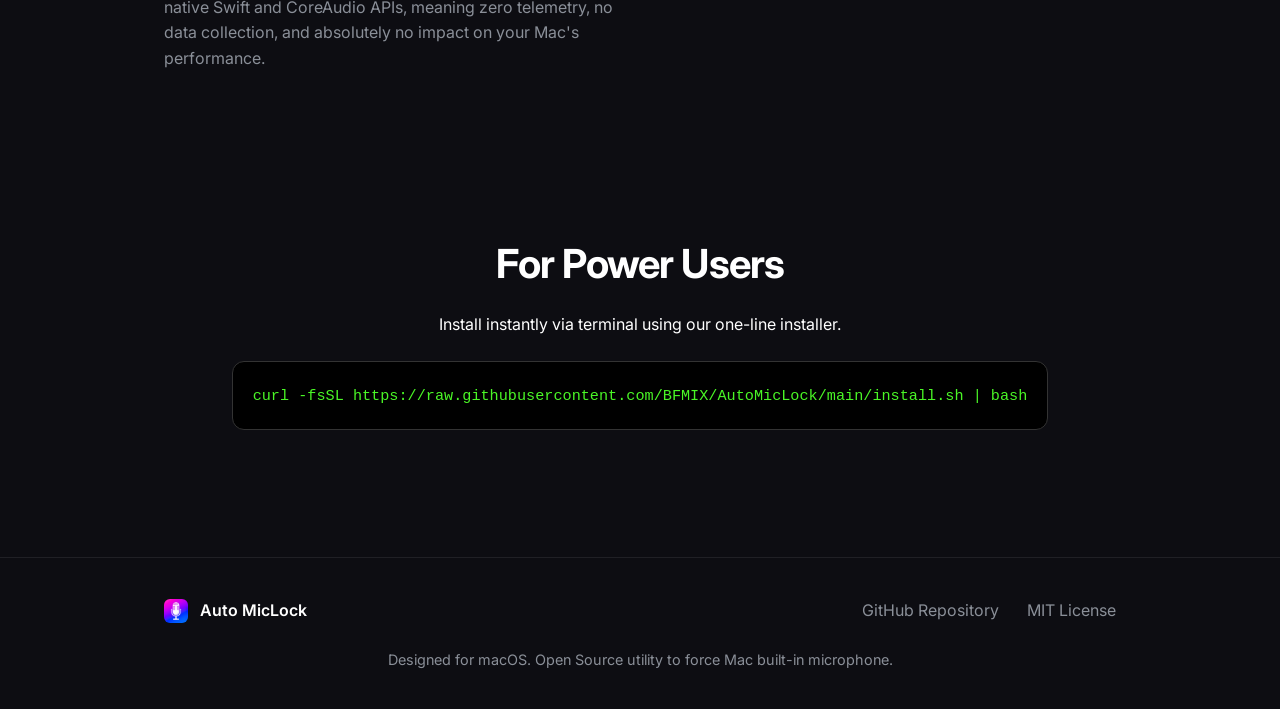
==== commit 10474bf4: "📝 docs: Update badge to Universal (Intel & Silicon)" ====
--- a/docs/index.html
+++ b/docs/index.html
@@ -44,7 +44,7 @@
                 <div class="badges">
                     <span class="badge">Made for macOS 13+</span>
                     <span class="badge">Open Source</span>
-                    <span class="badge">Apple Silicon Native</span>
+                    <span class="badge">Universal (Intel & Silicon)</span>
                 </div>
             </div>
         </div>
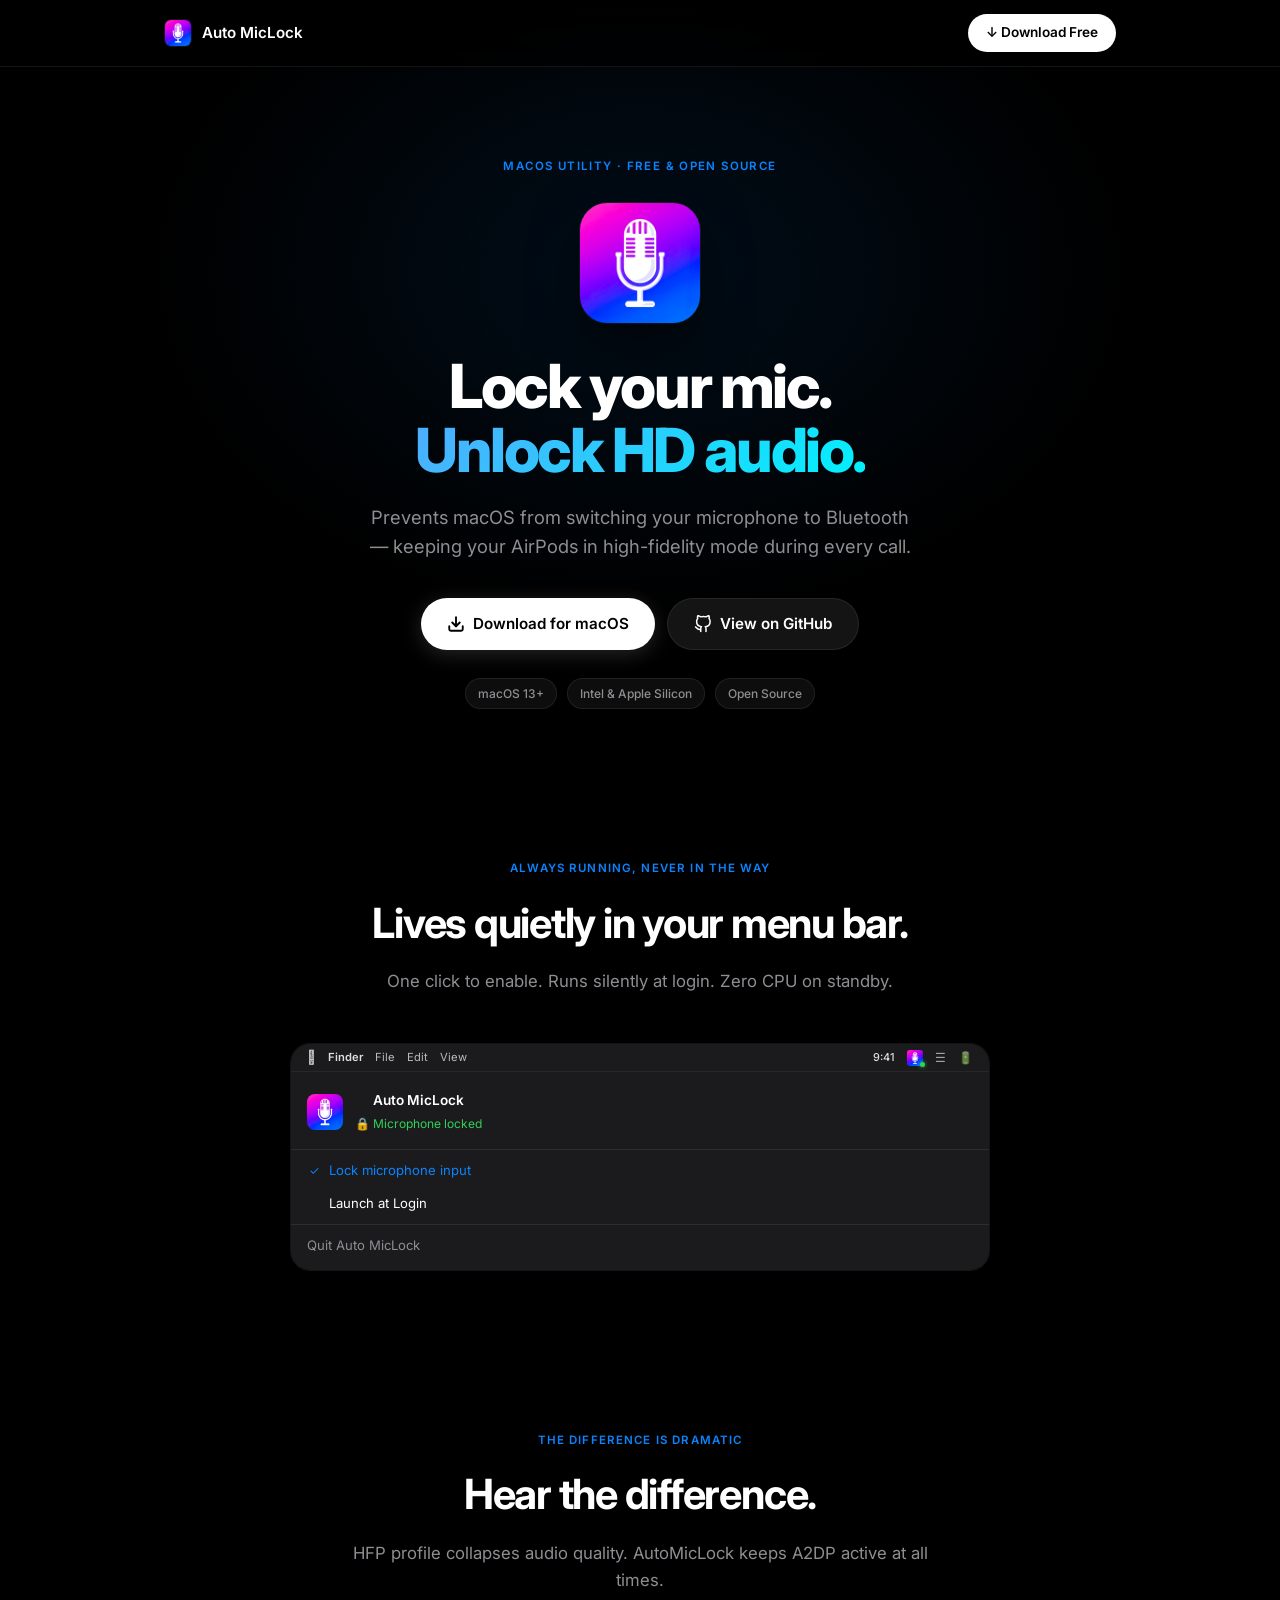
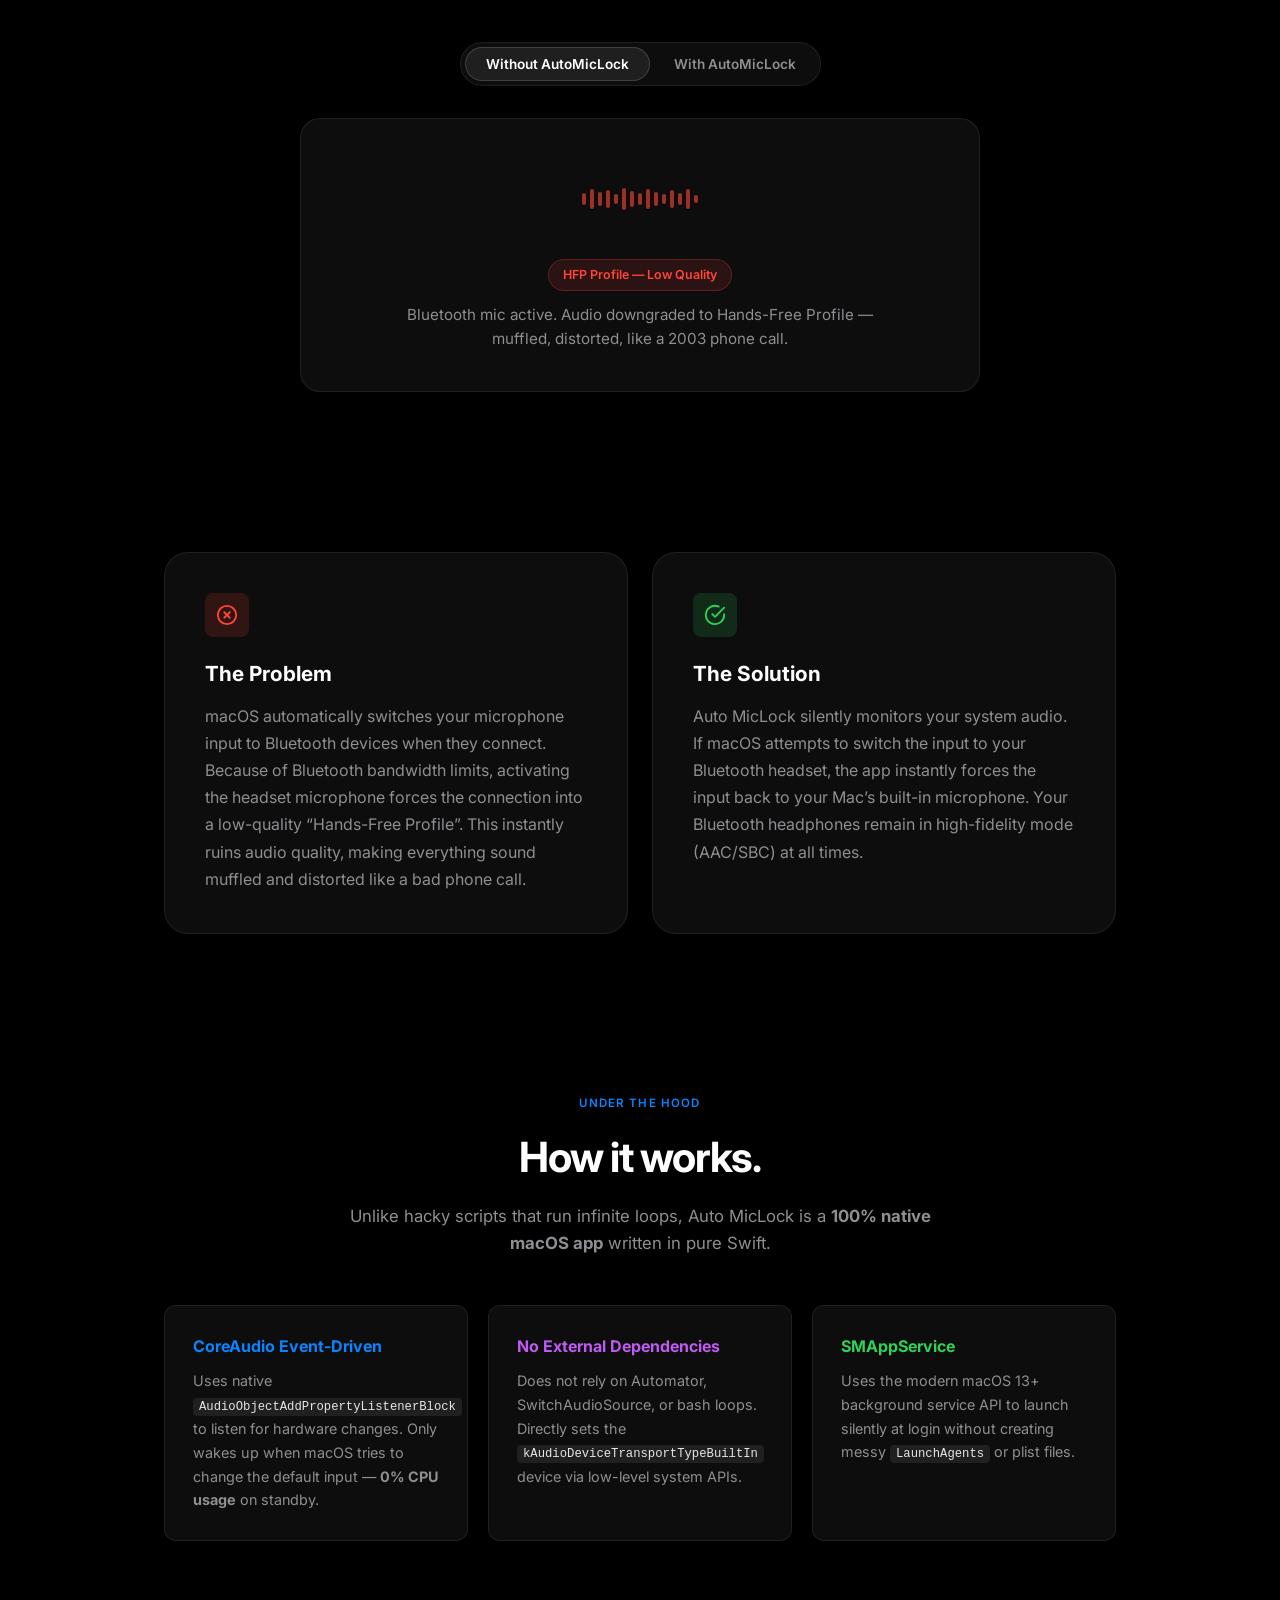
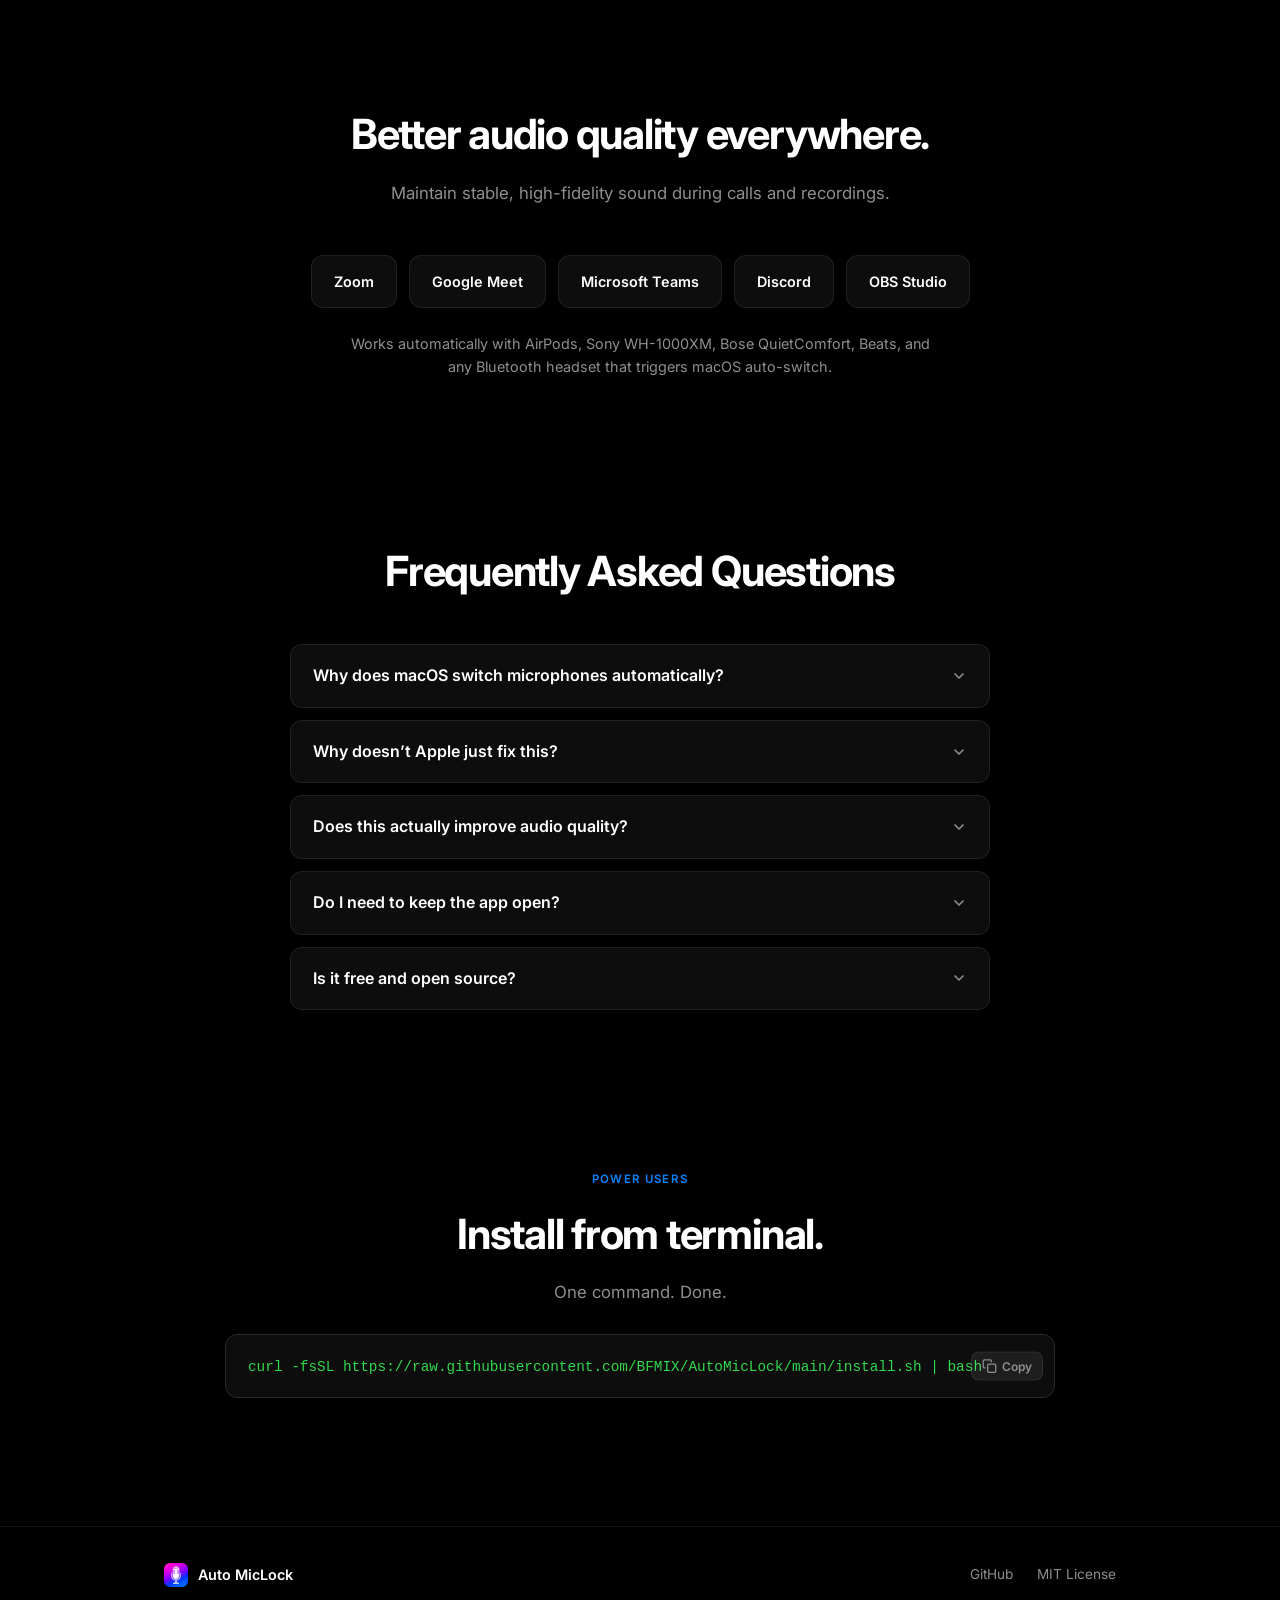
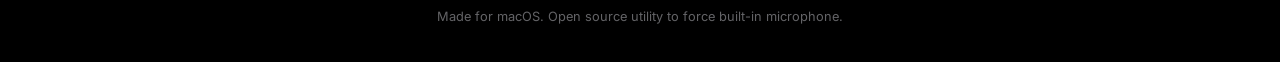
==== commit 6f23eda8: "feat: complete GitHub Pages redesign — Apple Design System - Sticky navbar with hide-on-scroll and b" ====
--- a/docs/index.html
+++ b/docs/index.html
@@ -1,179 +1,407 @@
 <!DOCTYPE html>
 <html lang="en">
 <head>
-    <meta charset="UTF-8">
-    <meta name="viewport" content="width=device-width, initial-scale=1.0">
-    <title>Auto MicLock: Force macOS to use built-in microphone</title>
-    
-    <!-- SEO Meta Tags -->
-    <meta name="description" content="A lightweight macOS utility that prevents macOS from automatically switching the microphone input to Bluetooth headphones. Improve audio quality in calls on Mac.">
-    <meta name="keywords" content="mac microphone keeps switching, stop AirPods microphone switching Mac, force Mac built-in microphone, improve Bluetooth audio quality macOS, macOS audio input switching fix">
-    
-    <!-- Open Graph / Social -->
-    <meta property="og:title" content="Auto MicLock for macOS">
-    <meta property="og:description" content="Fix automatic microphone switching on Mac and improve your Bluetooth audio quality during calls.">
-    <meta property="og:type" content="website">
-    <meta property="og:image" content="icon.png">
-    
-    <link rel="icon" href="icon.png" type="image/png">
-    <link rel="stylesheet" href="style.css">
-    
-    <!-- Preload fonts -->
-    <link rel="preconnect" href="https://fonts.googleapis.com">
-    <link rel="preconnect" href="https://fonts.gstatic.com" crossorigin>
-    <link href="https://fonts.googleapis.com/css2?family=Inter:wght@400;500;600;700;800&display=swap" rel="stylesheet">
+  <meta charset="UTF-8">
+  <meta name="viewport" content="width=device-width, initial-scale=1.0">
+  <title>Auto MicLock: Force macOS to use built-in microphone</title>
+  <meta name="description" content="A lightweight macOS utility that prevents macOS from automatically switching the microphone input to Bluetooth headphones. Improve audio quality in calls on Mac.">
+  <meta name="keywords" content="mac microphone keeps switching, stop AirPods microphone switching Mac, force Mac built-in microphone, improve Bluetooth audio quality macOS, macOS audio input switching fix">
+  <meta property="og:title" content="Auto MicLock for macOS">
+  <meta property="og:description" content="Fix automatic microphone switching on Mac and improve your Bluetooth audio quality during calls.">
+  <meta property="og:type" content="website">
+  <meta property="og:image" content="icon.png">
+  <link rel="icon" href="icon.png" type="image/png">
+  <link rel="stylesheet" href="style.css">
 </head>
 <body>
-    <header class="hero">
-        <div class="container">
-            <div class="hero-content">
-                <img src="icon.png" alt="Auto MicLock Icon" class="app-icon">
-                <h1>Lock your internal microphone.<br><span>Unlock HD audio quality.</span></h1>
-                <p class="subtitle">Auto MicLock is a lightweight macOS utility that prevents your Mac from automatically switching the microphone input to Bluetooth headphones, keeping the Mac’s built-in microphone permanently selected.</p>
-                
-                <div class="cta-group">
-                    <a href="https://github.com/BFMIX/AutoMicLock/releases/latest" class="btn btn-primary">
-                        <svg viewBox="0 0 24 24" width="20" height="20" stroke="currentColor" stroke-width="2" fill="none" stroke-linecap="round" stroke-linejoin="round"><path d="M21 15v4a2 2 0 0 1-2 2H5a2 2 0 0 1-2-2v-4"></path><polyline points="7 10 12 15 17 10"></polyline><line x1="12" y1="15" x2="12" y2="3"></line></svg>
-                        Download for macOS
-                    </a>
-                    <a href="https://github.com/BFMIX/AutoMicLock" class="btn btn-secondary">
-                        <svg viewBox="0 0 24 24" width="20" height="20" stroke="currentColor" stroke-width="2" fill="none" stroke-linecap="round" stroke-linejoin="round"><path d="M9 19c-5 1.5-5-2.5-7-3m14 6v-3.87a3.37 3.37 0 0 0-.94-2.61c3.14-.35 6.44-1.54 6.44-7A5.44 5.44 0 0 0 20 4.77 5.07 5.07 0 0 0 19.91 1S18.73.65 16 2.48a13.38 13.38 0 0 0-7 0C6.27.65 5.09 1 5.09 1A5.07 5.07 0 0 0 5 4.77a5.44 5.44 0 0 0-1.5 3.78c0 5.42 3.3 6.61 6.44 7A3.37 3.37 0 0 0 9 18.13V22"></path></svg>
-                        View on GitHub
-                    </a>
-                </div>
-                <div class="badges">
-                    <span class="badge">Made for macOS 13+</span>
-                    <span class="badge">Open Source</span>
-                    <span class="badge">Universal (Intel & Silicon)</span>
-                </div>
+
+  <!-- Mouse-tracking background glow -->
+  <div class="bg-glow" id="bg-glow" aria-hidden="true"></div>
+
+  <!-- Navbar -->
+  <nav class="navbar" id="navbar">
+    <div class="container nav-inner">
+      <a href="#" class="nav-brand">
+        <img src="icon.png" alt="Auto MicLock" class="nav-icon">
+        <span>Auto MicLock</span>
+      </a>
+      <a href="https://github.com/BFMIX/AutoMicLock/releases/latest" class="nav-cta">
+        &#8595; Download Free
+      </a>
+    </div>
+  </nav>
+
+  <!-- Hero -->
+  <header class="hero">
+    <div class="container hero-inner">
+      <p class="eyebrow">macOS Utility &middot; Free &amp; Open Source</p>
+      <img src="icon.png" alt="Auto MicLock icon" class="hero-icon">
+      <h1>Lock your mic.<br><span class="gradient-text">Unlock HD audio.</span></h1>
+      <p class="hero-subtitle">
+        Prevents macOS from switching your microphone to Bluetooth &mdash;
+        keeping your AirPods in high-fidelity mode during every call.
+      </p>
+      <div class="cta-group">
+        <a href="https://github.com/BFMIX/AutoMicLock/releases/latest" class="btn btn-primary">
+          <svg width="18" height="18" viewBox="0 0 24 24" fill="none" stroke="currentColor" stroke-width="2.5" stroke-linecap="round" stroke-linejoin="round" aria-hidden="true"><path d="M21 15v4a2 2 0 0 1-2 2H5a2 2 0 0 1-2-2v-4"/><polyline points="7 10 12 15 17 10"/><line x1="12" y1="15" x2="12" y2="3"/></svg>
+          Download for macOS
+        </a>
+        <a href="https://github.com/BFMIX/AutoMicLock" class="btn btn-secondary">
+          <svg width="18" height="18" viewBox="0 0 24 24" fill="none" stroke="currentColor" stroke-width="2" stroke-linecap="round" stroke-linejoin="round" aria-hidden="true"><path d="M9 19c-5 1.5-5-2.5-7-3m14 6v-3.87a3.37 3.37 0 0 0-.94-2.61c3.14-.35 6.44-1.54 6.44-7A5.44 5.44 0 0 0 20 4.77 5.07 5.07 0 0 0 19.91 1S18.73.65 16 2.48a13.38 13.38 0 0 0-7 0C6.27.65 5.09 1 5.09 1A5.07 5.07 0 0 0 5 4.77a5.44 5.44 0 0 0-1.5 3.78c0 5.42 3.3 6.61 6.44 7A3.37 3.37 0 0 0 9 18.13V22"/></svg>
+          View on GitHub
+        </a>
+      </div>
+      <div class="hero-badges">
+        <span class="badge badge-gold" id="stars-badge" style="display:none">
+          &#9733; <span id="stars-count"></span>
+        </span>
+        <span class="badge">macOS 13+</span>
+        <span class="badge">Intel &amp; Apple Silicon</span>
+        <span class="badge">Open Source</span>
+      </div>
+    </div>
+  </header>
+
+  <main>
+
+    <!-- Menu Bar Preview -->
+    <section class="section menubar-section reveal">
+      <div class="container text-center">
+        <p class="section-eyebrow">Always running, never in the way</p>
+        <h2>Lives quietly in your menu bar.</h2>
+        <p class="section-desc">One click to enable. Runs silently at login. Zero CPU on standby.</p>
+        <div class="menubar-mockup">
+          <div class="menubar-strip">
+            <span class="menubar-left">
+              <span class="menubar-apple">&#xF8FF;</span>
+              <span class="menubar-appname">Finder</span>
+              <span class="menubar-menu">File</span>
+              <span class="menubar-menu">Edit</span>
+              <span class="menubar-menu">View</span>
+            </span>
+            <span class="menubar-right">
+              <span class="menubar-time">9:41</span>
+              <span class="menubar-appicon-wrap">
+                <img src="icon.png" alt="" class="menubar-appicon">
+                <span class="menubar-dot" aria-hidden="true"></span>
+              </span>
+              <span class="menubar-sysicon">&#9776;</span>
+              <span class="menubar-sysicon">&#128267;</span>
+            </span>
+          </div>
+          <div class="menubar-dropdown">
+            <div class="menubar-dd-header">
+              <img src="icon.png" alt="" class="menubar-dd-icon">
+              <div>
+                <div class="menubar-dd-title">Auto MicLock</div>
+                <div class="menubar-dd-status">&#128274; Microphone locked</div>
+              </div>
             </div>
-        </div>
-    </header>
-
-    <main>
-        <section class="section problem-solution">
-            <div class="container text-center">
-                <!-- GIF Placeholder -->
-                <div class="demo-gif-container" style="display: none; margin-bottom: 60px;">
-                    <div class="gif-placeholder" style="background: rgba(255,255,255,0.05); border: 1px dashed rgba(255,255,255,0.2); border-radius: 16px; width: 100%; max-width: 800px; aspect-ratio: 16/9; margin: 0 auto; display: flex; align-items: center; justify-content: center; flex-direction: column; color: var(--text-secondary);">
-                        <svg viewBox="0 0 24 24" width="48" height="48" stroke="currentColor" stroke-width="1.5" fill="none" stroke-linecap="round" stroke-linejoin="round" style="margin-bottom: 16px; opacity: 0.5;"><rect x="2" y="2" width="20" height="20" rx="2.18" ry="2.18"></rect><line x1="7" y1="2" x2="7" y2="22"></line><line x1="17" y1="2" x2="17" y2="22"></line><line x1="2" y1="12" x2="22" y2="12"></line><line x1="2" y1="7" x2="7" y2="7"></line><line x1="2" y1="17" x2="7" y2="17"></line><line x1="17" y1="17" x2="22" y2="17"></line><line x1="17" y1="7" x2="22" y2="7"></line></svg>
-                        <p>Demo Video Coming Soon<br><small>Watch Auto MicLock instantly intercept macOS switching attempts.</small></p>
-                    </div>
-                </div>
+            <div class="menubar-divider"></div>
+            <div class="menubar-dd-item menubar-dd-active">
+              <span class="menubar-check">&#10003;</span> Lock microphone input
             </div>
-
-            <div class="container split-layout">
-                <div class="card glass">
-                    <div class="card-icon red">
-                        <svg viewBox="0 0 24 24" width="24" height="24" stroke="currentColor" stroke-width="2" fill="none" stroke-linecap="round" stroke-linejoin="round"><circle cx="12" cy="12" r="10"></circle><line x1="15" y1="9" x2="9" y2="15"></line><line x1="9" y1="9" x2="15" y2="15"></line></svg>
-                    </div>
-                    <h2>The Problem</h2>
-                    <p>macOS automatically switches your microphone input to Bluetooth devices when they connect. Because of Bluetooth bandwidth limits, activating the headset's microphone forces the connection into a low-quality "Hands-Free Profile". This instantly ruins your audio quality, making everything sound muffled and distorted like a bad phone call.</p>
-                </div>
-                <div class="card glass">
-                    <div class="card-icon green">
-                        <svg viewBox="0 0 24 24" width="24" height="24" stroke="currentColor" stroke-width="2" fill="none" stroke-linecap="round" stroke-linejoin="round"><path d="M22 11.08V12a10.08 10.08 0 1 1-5.93-9.14"></path><polyline points="22 4 12 14.01 9 11.01"></polyline></svg>
-                    </div>
-                    <h2>The Solution</h2>
-                    <p>Auto MicLock silently monitors your system's audio. If macOS attempts to switch the input to your Bluetooth headset, the app instantly forces the input back to your Mac's superior built-in microphone. By forcing macOS to ignore the headset's microphone, your Bluetooth headphones remain in high-fidelity mode (AAC/SBC).</p>
-                </div>
+            <div class="menubar-dd-item">
+              <span class="menubar-check"></span> Launch at Login
             </div>
-        </section>
-
-        <section class="section technical">
-            <div class="container text-center">
-                <h2>How it works (under the hood)</h2>
-                <p class="section-desc" style="max-width: 800px; margin: 0 auto 48px;">Unlike hacky scripts that run infinite loops in the background, Auto MicLock is a <strong>100% native macOS Menu Bar application</strong> written in pure Swift.</p>
-                
-                <div class="grid" style="grid-template-columns: repeat(auto-fit, minmax(250px, 1fr));">
-                    <div class="grid-item" style="text-align: left;">
-                        <h3 style="color: var(--accent-blue); margin-bottom: 8px;">CoreAudio Event-Driven</h3>
-                        <p style="font-size: 0.95rem; font-weight: normal; color: var(--text-secondary);">It uses native <code>AudioObjectAddPropertyListenerBlock</code> to listen for hardware changes. It only wakes up when macOS tries to change the default input, meaning <strong>0% CPU usage</strong> on standby.</p>
-                    </div>
-                    <div class="grid-item" style="text-align: left;">
-                        <h3 style="color: var(--accent-purple); margin-bottom: 8px;">No External Dependencies</h3>
-                        <p style="font-size: 0.95rem; font-weight: normal; color: var(--text-secondary);">It does not rely on Automator, SwitchAudioSource, or bash loops. It directly sets the <code>kAudioDeviceTransportTypeBuiltIn</code> device via low-level system APIs.</p>
-                    </div>
-                    <div class="grid-item" style="text-align: left;">
-                        <h3 style="color: #4af626; margin-bottom: 8px;">SMAppService</h3>
-                        <p style="font-size: 0.95rem; font-weight: normal; color: var(--text-secondary);">It uses the modern macOS 13+ background service API to launch silently at login without creating messy LaunchAgents or plist files.</p>
-                    </div>
-                </div>
-            </div>
-        </section>
-
-        <section class="section integrations">
-            <div class="container text-center">
-                <h2>Better audio quality everywhere.</h2>
-                <p class="section-desc">Maintain stable, high-fidelity sound during calls and recordings. Stop sounding like you're in a tunnel.</p>
-                
-                <div class="grid use-cases">
-                    <div class="grid-item"><h3>Zoom</h3></div>
-                    <div class="grid-item"><h3>Google Meet</h3></div>
-                    <div class="grid-item"><h3>Microsoft Teams</h3></div>
-                    <div class="grid-item"><h3>Discord</h3></div>
-                    <div class="grid-item"><h3>OBS Studio</h3></div>
-                </div>
-
-                <h3 class="margin-top">Universally Compatible</h3>
-                <p>Works automatically with AirPods, Sony WH-1000XM, Bose QuietComfort, Beats, and any generic Bluetooth headset that triggers the macOS auto-switch behavior.</p>
-            </div>
-        </section>
-
-        <section class="section faq">
-            <div class="container">
-                <h2 class="text-center">Frequently Asked Questions</h2>
-                
-                <div class="faq-list">
-                    <div class="faq-item">
-                        <h3>Why does macOS switch microphones automatically?</h3>
-                        <p>Apple designed macOS to default to the newest connected audio device. While convenient for speakers, it’s highly problematic for Bluetooth headphones because activating their microphone degrades the output audio quality drastically due to Bluetooth profile limitations.</p>
-                    </div>
-                    <div class="faq-item">
-                        <h3>Why doesn't Apple just fix this?</h3>
-                        <p>It's a historical frustration. Apple assumes that if you connect a headset, you want to use its microphone. They haven't provided a user-facing toggle to say "Always prefer my Mac's built-in microphone". Auto MicLock exists to provide that missing toggle.</p>
-                    </div>
-                    <div class="faq-item">
-                        <h3>Does this improve audio quality?</h3>
-                        <p>Yes. By preventing your Mac from using the Bluetooth microphone, your headphones stay in the high-bandwidth A2DP profile (stereo, high bitrate). You will hear your colleagues and music in full HD, while they hear you clearly through your Mac's internal microphone.</p>
-                    </div>
-                    <div class="faq-item">
-                        <h3>Do I need to keep the app open?</h3>
-                        <p>Auto MicLock sits quietly in your macOS Menu Bar. You can enable "Launch at Login" from the menu so it runs automatically in the background every time you start your Mac. You never have to think about it again.</p>
-                    </div>
-                    <div class="faq-item">
-                        <h3>Is it free and open source?</h3>
-                        <p>Yes, 100% free and open source. The project is built with native Swift and CoreAudio APIs, meaning zero telemetry, no data collection, and absolutely no impact on your Mac's performance.</p>
-                    </div>
-                </div>
-            </div>
-        </section>
-
-        <section class="section terminal-install">
-            <div class="container text-center">
-                <h2>For Power Users</h2>
-                <p>Install instantly via terminal using our one-line installer.</p>
-                <div class="code-block">
-                    <code>curl -fsSL https://raw.githubusercontent.com/BFMIX/AutoMicLock/main/install.sh | bash</code>
-                </div>
-            </div>
-        </section>
-    </main>
-
-    <footer>
-        <div class="container">
-            <div class="footer-content">
-                <div class="footer-left">
-                    <img src="icon.png" alt="Icon" class="footer-icon">
-                    <span>Auto MicLock</span>
-                </div>
-                <div class="footer-right">
-                    <a href="https://github.com/BFMIX/AutoMicLock">GitHub Repository</a>
-                    <a href="https://github.com/BFMIX/AutoMicLock/blob/main/LICENSE">MIT License</a>
-                </div>
-            </div>
-            <p class="copyright">Designed for macOS. Open Source utility to force Mac built-in microphone.</p>
-        </div>
-    </footer>
+            <div class="menubar-divider"></div>
+            <div class="menubar-dd-item menubar-dd-muted">Quit Auto MicLock</div>
+          </div>
+        </div>
+      </div>
+    </section>
+
+    <!-- Before / After -->
+    <section class="section ba-section reveal">
+      <div class="container text-center">
+        <p class="section-eyebrow">The difference is dramatic</p>
+        <h2>Hear the difference.</h2>
+        <p class="section-desc">HFP profile collapses audio quality. AutoMicLock keeps A2DP active at all times.</p>
+        <div class="ba-toggle-group" role="group" aria-label="Audio quality comparison">
+          <button class="ba-btn ba-active" id="btn-without" onclick="setBA('without')">Without AutoMicLock</button>
+          <button class="ba-btn" id="btn-with" onclick="setBA('with')">With AutoMicLock</button>
+        </div>
+        <div class="ba-card" id="ba-without">
+          <div class="ba-waveform waveform-bad" aria-hidden="true">
+            <span style="height:12px"></span><span style="height:20px"></span>
+            <span style="height:14px"></span><span style="height:18px"></span>
+            <span style="height:10px"></span><span style="height:22px"></span>
+            <span style="height:16px"></span><span style="height:12px"></span>
+            <span style="height:20px"></span><span style="height:14px"></span>
+            <span style="height:10px"></span><span style="height:18px"></span>
+            <span style="height:12px"></span><span style="height:20px"></span>
+            <span style="height:8px"></span>
+          </div>
+          <span class="ba-badge ba-badge-bad">HFP Profile &mdash; Low Quality</span>
+          <p class="ba-desc">Bluetooth mic active. Audio downgraded to Hands-Free Profile &mdash; muffled, distorted, like a 2003 phone call.</p>
+        </div>
+        <div class="ba-card ba-hidden" id="ba-with">
+          <div class="ba-waveform waveform-good" aria-hidden="true">
+            <span style="height:20px"></span><span style="height:40px"></span>
+            <span style="height:55px"></span><span style="height:65px"></span>
+            <span style="height:55px"></span><span style="height:70px"></span>
+            <span style="height:60px"></span><span style="height:75px"></span>
+            <span style="height:60px"></span><span style="height:70px"></span>
+            <span style="height:55px"></span><span style="height:65px"></span>
+            <span style="height:45px"></span><span style="height:30px"></span>
+            <span style="height:16px"></span>
+          </div>
+          <span class="ba-badge ba-badge-good">A2DP Profile &mdash; HD Audio</span>
+          <p class="ba-desc">Built-in mic active. Headphones stay in high-bandwidth A2DP mode &mdash; crystal-clear stereo, full frequency range.</p>
+        </div>
+      </div>
+    </section>
+
+    <!-- Problem / Solution -->
+    <section class="section reveal">
+      <div class="container split-layout">
+        <div class="card glass">
+          <div class="card-icon card-icon-red">
+            <svg width="22" height="22" viewBox="0 0 24 24" fill="none" stroke="currentColor" stroke-width="2" stroke-linecap="round" stroke-linejoin="round" aria-hidden="true"><circle cx="12" cy="12" r="10"/><line x1="15" y1="9" x2="9" y2="15"/><line x1="9" y1="9" x2="15" y2="15"/></svg>
+          </div>
+          <h3>The Problem</h3>
+          <p>macOS automatically switches your microphone input to Bluetooth devices when they connect. Because of Bluetooth bandwidth limits, activating the headset microphone forces the connection into a low-quality &ldquo;Hands-Free Profile&rdquo;. This instantly ruins audio quality, making everything sound muffled and distorted like a bad phone call.</p>
+        </div>
+        <div class="card glass">
+          <div class="card-icon card-icon-green">
+            <svg width="22" height="22" viewBox="0 0 24 24" fill="none" stroke="currentColor" stroke-width="2" stroke-linecap="round" stroke-linejoin="round" aria-hidden="true"><path d="M22 11.08V12a10 10 0 1 1-5.93-9.14"/><polyline points="22 4 12 14.01 9 11.01"/></svg>
+          </div>
+          <h3>The Solution</h3>
+          <p>Auto MicLock silently monitors your system audio. If macOS attempts to switch the input to your Bluetooth headset, the app instantly forces the input back to your Mac&rsquo;s built-in microphone. Your Bluetooth headphones remain in high-fidelity mode (AAC/SBC) at all times.</p>
+        </div>
+      </div>
+    </section>
+
+    <!-- How It Works -->
+    <section class="section reveal">
+      <div class="container text-center">
+        <p class="section-eyebrow">Under the hood</p>
+        <h2>How it works.</h2>
+        <p class="section-desc">Unlike hacky scripts that run infinite loops, Auto MicLock is a <strong>100% native macOS app</strong> written in pure Swift.</p>
+        <div class="tech-grid">
+          <div class="tech-card">
+            <h4 class="tech-title tech-blue">CoreAudio Event-Driven</h4>
+            <p>Uses native <code>AudioObjectAddPropertyListenerBlock</code> to listen for hardware changes. Only wakes up when macOS tries to change the default input &mdash; <strong>0% CPU usage</strong> on standby.</p>
+          </div>
+          <div class="tech-card">
+            <h4 class="tech-title tech-purple">No External Dependencies</h4>
+            <p>Does not rely on Automator, SwitchAudioSource, or bash loops. Directly sets the <code>kAudioDeviceTransportTypeBuiltIn</code> device via low-level system APIs.</p>
+          </div>
+          <div class="tech-card">
+            <h4 class="tech-title tech-green">SMAppService</h4>
+            <p>Uses the modern macOS 13+ background service API to launch silently at login without creating messy <code>LaunchAgents</code> or plist files.</p>
+          </div>
+        </div>
+      </div>
+    </section>
+
+    <!-- Compatible Apps -->
+    <section class="section reveal">
+      <div class="container text-center">
+        <h2>Better audio quality everywhere.</h2>
+        <p class="section-desc">Maintain stable, high-fidelity sound during calls and recordings.</p>
+        <div class="apps-grid">
+          <div class="app-badge">Zoom</div>
+          <div class="app-badge">Google Meet</div>
+          <div class="app-badge">Microsoft Teams</div>
+          <div class="app-badge">Discord</div>
+          <div class="app-badge">OBS Studio</div>
+        </div>
+        <p class="compat-note">Works automatically with AirPods, Sony WH-1000XM, Bose QuietComfort, Beats, and any Bluetooth headset that triggers macOS auto-switch.</p>
+      </div>
+    </section>
+
+    <!-- FAQ -->
+    <section class="section faq-section reveal">
+      <div class="container">
+        <h2 class="text-center">Frequently Asked Questions</h2>
+        <div class="faq-list">
+
+          <details class="faq-item">
+            <summary class="faq-q">
+              Why does macOS switch microphones automatically?
+              <span class="faq-chevron" aria-hidden="true">
+                <svg width="16" height="16" viewBox="0 0 24 24" fill="none" stroke="currentColor" stroke-width="2.5" stroke-linecap="round" stroke-linejoin="round"><polyline points="6 9 12 15 18 9"/></svg>
+              </span>
+            </summary>
+            <div class="faq-a"><p>Apple designed macOS to default to the newest connected audio device. While convenient for speakers, it&rsquo;s highly problematic for Bluetooth headphones because activating their microphone degrades the output audio quality drastically due to Bluetooth profile limitations.</p></div>
+          </details>
+
+          <details class="faq-item">
+            <summary class="faq-q">
+              Why doesn&rsquo;t Apple just fix this?
+              <span class="faq-chevron" aria-hidden="true">
+                <svg width="16" height="16" viewBox="0 0 24 24" fill="none" stroke="currentColor" stroke-width="2.5" stroke-linecap="round" stroke-linejoin="round"><polyline points="6 9 12 15 18 9"/></svg>
+              </span>
+            </summary>
+            <div class="faq-a"><p>Apple assumes that if you connect a headset, you want to use its microphone. They haven&rsquo;t provided a user-facing toggle to say &ldquo;always prefer my Mac&rsquo;s built-in microphone&rdquo;. Auto MicLock exists to provide that missing toggle.</p></div>
+          </details>
+
+          <details class="faq-item">
+            <summary class="faq-q">
+              Does this actually improve audio quality?
+              <span class="faq-chevron" aria-hidden="true">
+                <svg width="16" height="16" viewBox="0 0 24 24" fill="none" stroke="currentColor" stroke-width="2.5" stroke-linecap="round" stroke-linejoin="round"><polyline points="6 9 12 15 18 9"/></svg>
+              </span>
+            </summary>
+            <div class="faq-a"><p>Yes. By preventing your Mac from using the Bluetooth microphone, your headphones stay in the high-bandwidth A2DP profile (stereo, high bitrate). You will hear colleagues and music in full HD, while they hear you clearly through your Mac&rsquo;s internal microphone.</p></div>
+          </details>
+
+          <details class="faq-item">
+            <summary class="faq-q">
+              Do I need to keep the app open?
+              <span class="faq-chevron" aria-hidden="true">
+                <svg width="16" height="16" viewBox="0 0 24 24" fill="none" stroke="currentColor" stroke-width="2.5" stroke-linecap="round" stroke-linejoin="round"><polyline points="6 9 12 15 18 9"/></svg>
+              </span>
+            </summary>
+            <div class="faq-a"><p>Auto MicLock sits quietly in your macOS Menu Bar. Enable &ldquo;Launch at Login&rdquo; from the menu so it runs automatically in the background every time you start your Mac. You never have to think about it again.</p></div>
+          </details>
+
+          <details class="faq-item">
+            <summary class="faq-q">
+              Is it free and open source?
+              <span class="faq-chevron" aria-hidden="true">
+                <svg width="16" height="16" viewBox="0 0 24 24" fill="none" stroke="currentColor" stroke-width="2.5" stroke-linecap="round" stroke-linejoin="round"><polyline points="6 9 12 15 18 9"/></svg>
+              </span>
+            </summary>
+            <div class="faq-a"><p>Yes, 100% free and open source. Built with native Swift and CoreAudio APIs &mdash; zero telemetry, no data collection, and no impact on your Mac&rsquo;s performance.</p></div>
+          </details>
+
+        </div>
+      </div>
+    </section>
+
+    <!-- Terminal Install -->
+    <section class="section install-section reveal">
+      <div class="container text-center">
+        <p class="section-eyebrow">Power Users</p>
+        <h2>Install from terminal.</h2>
+        <p class="section-desc">One command. Done.</p>
+        <div class="code-wrapper">
+          <div class="code-block">
+            <code id="install-cmd">curl -fsSL https://raw.githubusercontent.com/BFMIX/AutoMicLock/main/install.sh | bash</code>
+          </div>
+          <button class="copy-btn" id="copy-btn" onclick="copyInstall()" aria-label="Copy install command">
+            <svg class="icon-copy" width="15" height="15" viewBox="0 0 24 24" fill="none" stroke="currentColor" stroke-width="2" stroke-linecap="round" stroke-linejoin="round" aria-hidden="true"><rect x="9" y="9" width="13" height="13" rx="2"/><path d="M5 15H4a2 2 0 0 1-2-2V4a2 2 0 0 1 2-2h9a2 2 0 0 1 2 2v1"/></svg>
+            <svg class="icon-check" width="15" height="15" viewBox="0 0 24 24" fill="none" stroke="currentColor" stroke-width="2.5" stroke-linecap="round" stroke-linejoin="round" aria-hidden="true" style="display:none"><polyline points="20 6 9 17 4 12"/></svg>
+            <span id="copy-label">Copy</span>
+          </button>
+        </div>
+      </div>
+    </section>
+
+  </main>
+
+  <footer class="site-footer">
+    <div class="container footer-inner">
+      <div class="footer-left">
+        <img src="icon.png" alt="Auto MicLock" class="footer-icon">
+        <span>Auto MicLock</span>
+      </div>
+      <div class="footer-right">
+        <a href="https://github.com/BFMIX/AutoMicLock">GitHub</a>
+        <a href="https://github.com/BFMIX/AutoMicLock/blob/main/LICENSE">MIT License</a>
+      </div>
+    </div>
+    <div class="container">
+      <p class="copyright">Made for macOS. Open source utility to force built-in microphone.</p>
+    </div>
+  </footer>
+
+  <script>
+    // Mouse-tracking background — lerp for smooth follow
+    var bgGlow = document.getElementById('bg-glow');
+    var mx = 50, my = 30, cx = 50, cy = 30;
+    document.addEventListener('mousemove', function(e) {
+      mx = (e.clientX / window.innerWidth) * 100;
+      my = (e.clientY / window.innerHeight) * 100;
+    });
+    function animateGlow() {
+      cx += (mx - cx) * 0.06;
+      cy += (my - cy) * 0.06;
+      bgGlow.style.background =
+        'radial-gradient(ellipse 700px 500px at ' + cx + '% ' + cy + '%, rgba(10,132,255,0.10) 0%, transparent 70%)';
+      requestAnimationFrame(animateGlow);
+    }
+    animateGlow();
+
+    // Navbar hide on scroll down, show on scroll up
+    var lastScroll = 0;
+    var navbar = document.getElementById('navbar');
+    window.addEventListener('scroll', function() {
+      var current = window.scrollY;
+      if (current > lastScroll && current > 50) {
+        navbar.classList.add('hidden');
+      } else {
+        navbar.classList.remove('hidden');
+      }
+      lastScroll = current;
+    }, { passive: true });
+
+    // Live GitHub stars
+    fetch('https://api.github.com/repos/BFMIX/AutoMicLock')
+      .then(function(r) { return r.json(); })
+      .then(function(d) {
+        if (typeof d.stargazers_count === 'number') {
+          document.getElementById('stars-count').textContent = d.stargazers_count + ' stars';
+          document.getElementById('stars-badge').style.display = 'inline-flex';
+        }
+      })
+      .catch(function() {});
+
+    // Before/After toggle
+    function setBA(state) {
+      var withoutCard = document.getElementById('ba-without');
+      var withCard    = document.getElementById('ba-with');
+      var btnWithout  = document.getElementById('btn-without');
+      var btnWith     = document.getElementById('btn-with');
+      if (state === 'without') {
+        withoutCard.classList.remove('ba-hidden');
+        withCard.classList.add('ba-hidden');
+        btnWithout.classList.add('ba-active');
+        btnWith.classList.remove('ba-active');
+      } else {
+        withoutCard.classList.add('ba-hidden');
+        withCard.classList.remove('ba-hidden');
+        btnWithout.classList.remove('ba-active');
+        btnWith.classList.add('ba-active');
+      }
+    }
+
+    // Copy install command
+    function copyInstall() {
+      var cmd = document.getElementById('install-cmd').textContent;
+      navigator.clipboard.writeText(cmd).then(function() {
+        var btn      = document.getElementById('copy-btn');
+        var label    = document.getElementById('copy-label');
+        var iconCopy  = btn.querySelector('.icon-copy');
+        var iconCheck = btn.querySelector('.icon-check');
+        btn.classList.add('copied');
+        label.textContent = 'Copied!';
+        iconCopy.style.display  = 'none';
+        iconCheck.style.display = 'block';
+        setTimeout(function() {
+          btn.classList.remove('copied');
+          label.textContent = 'Copy';
+          iconCopy.style.display  = '';
+          iconCheck.style.display = 'none';
+        }, 2000);
+      }).catch(function() {});
+    }
+
+    // Scroll reveal
+    var revealObserver = new IntersectionObserver(function(entries) {
+      entries.forEach(function(entry) {
+        if (entry.isIntersecting) {
+          entry.target.classList.add('visible');
+          revealObserver.unobserve(entry.target);
+        }
+      });
+    }, { threshold: 0.12 });
+    document.querySelectorAll('.reveal').forEach(function(el) {
+      revealObserver.observe(el);
+    });
+  </script>
+
 </body>
-</html>+</html>
--- a/docs/style.css
+++ b/docs/style.css
@@ -1,329 +1,407 @@
+@import url('https://fonts.googleapis.com/css2?family=Inter:wght@400;500;600;700;800&display=swap');
+
 :root {
-    --bg-color: #0d0d12;
-    --text-primary: #ffffff;
-    --text-secondary: #8a8f98;
-    --accent-blue: #007aff;
-    --accent-purple: #8a2be2;
-    --card-bg: rgba(255, 255, 255, 0.03);
-    --card-border: rgba(255, 255, 255, 0.08);
-}
-
-* {
-    margin: 0;
-    padding: 0;
-    box-sizing: border-box;
-}
-
+  --bg: #000000;
+  --bg-card: rgba(255, 255, 255, 0.05);
+  --bg-card-hover: rgba(255, 255, 255, 0.08);
+  --border: rgba(255, 255, 255, 0.08);
+  --border-hover: rgba(255, 255, 255, 0.15);
+  --text-primary: #ffffff;
+  --text-secondary: #8e8e93;
+  --text-tertiary: #636366;
+  --accent-blue: #0a84ff;
+  --accent-green: #30d158;
+  --accent-red: #ff453a;
+  --accent-gold: #ffd60a;
+  --gradient-text: linear-gradient(135deg, #4facfe 0%, #00f2fe 100%);
+  --radius-sm: 8px;
+  --radius-md: 12px;
+  --radius-lg: 20px;
+  --radius-xl: 27px;
+  --radius-pill: 980px;
+  --shadow-icon: 0 24px 48px rgba(0, 0, 0, 0.6), 0 0 0 1px rgba(255, 255, 255, 0.08);
+  --transition-base: 0.2s ease;
+  --transition-slow: 0.5s ease;
+}
+
+*, *::before, *::after { margin: 0; padding: 0; box-sizing: border-box; }
+html { scroll-behavior: smooth; }
 body {
-    font-family: 'Inter', -apple-system, BlinkMacSystemFont, "Segoe UI", Roboto, Helvetica, Arial, sans-serif;
-    background-color: var(--bg-color);
-    color: var(--text-primary);
-    line-height: 1.6;
-    -webkit-font-smoothing: antialiased;
-    -moz-osx-font-smoothing: grayscale;
-    overflow-x: hidden;
-}
-
-/* Background Effects */
-body::before {
-    content: '';
-    position: absolute;
-    top: -20%;
-    left: -10%;
-    width: 50%;
-    height: 60%;
-    background: radial-gradient(circle, rgba(0, 122, 255, 0.15) 0%, rgba(0, 0, 0, 0) 70%);
-    z-index: -1;
-    pointer-events: none;
-}
-
-body::after {
-    content: '';
-    position: absolute;
-    top: 10%;
-    right: -20%;
-    width: 60%;
-    height: 60%;
-    background: radial-gradient(circle, rgba(138, 43, 226, 0.12) 0%, rgba(0, 0, 0, 0) 70%);
-    z-index: -1;
-    pointer-events: none;
-}
-
-.container {
-    max-width: 1000px;
-    margin: 0 auto;
-    padding: 0 24px;
-}
-
+  font-family: -apple-system, 'SF Pro Display', 'Inter', sans-serif;
+  background: var(--bg);
+  color: var(--text-primary);
+  line-height: 1.6;
+  -webkit-font-smoothing: antialiased;
+  overflow-x: hidden;
+}
+.container { max-width: 1000px; margin: 0 auto; padding: 0 24px; }
 .text-center { text-align: center; }
-.margin-top { margin-top: 48px; }
-
-/* Hero Section */
-.hero {
-    padding: 100px 0 60px;
-    text-align: center;
-}
-
-.app-icon {
-    width: 128px;
-    height: 128px;
-    margin-bottom: 32px;
-    border-radius: 28px;
-    box-shadow: 0 20px 40px rgba(0,0,0,0.5), 0 0 0 1px rgba(255,255,255,0.1);
-    animation: float 6s ease-in-out infinite;
-}
-
+
+/* Scroll reveal */
+.reveal {
+  opacity: 0;
+  transform: translateY(24px);
+  transition: opacity var(--transition-slow), transform var(--transition-slow);
+}
+.reveal.visible { opacity: 1; transform: translateY(0); }
+
+/* Animated Background */
+.bg-glow {
+  position: fixed;
+  inset: 0;
+  z-index: -1;
+  pointer-events: none;
+  background: radial-gradient(ellipse 700px 500px at 50% 30%, rgba(10,132,255,0.10) 0%, transparent 70%);
+}
+
+/* Navbar */
+.navbar {
+  position: sticky; top: 0; z-index: 100;
+  background: rgba(0,0,0,0.75);
+  backdrop-filter: blur(20px);
+  -webkit-backdrop-filter: blur(20px);
+  border-bottom: 1px solid var(--border);
+  transition: transform var(--transition-base);
+}
+.navbar.hidden { transform: translateY(-100%); }
+.nav-inner {
+  display: flex; justify-content: space-between; align-items: center;
+  padding-top: 14px; padding-bottom: 14px;
+}
+.nav-brand {
+  display: flex; align-items: center; gap: 10px;
+  font-size: 0.95rem; font-weight: 600;
+  color: var(--text-primary); text-decoration: none;
+}
+.nav-icon { width: 28px; height: 28px; border-radius: 7px; border: 1px solid var(--border); }
+.nav-cta {
+  background: var(--text-primary); color: var(--bg);
+  padding: 8px 18px; border-radius: var(--radius-pill);
+  font-size: 0.85rem; font-weight: 600; text-decoration: none;
+  transition: opacity var(--transition-base);
+}
+.nav-cta:hover { opacity: 0.85; }
+
+/* Hero */
 @keyframes float {
-    0% { transform: translateY(0px); }
-    50% { transform: translateY(-10px); }
-    100% { transform: translateY(0px); }
-}
-
+  0%, 100% { transform: translateY(0); }
+  50%       { transform: translateY(-10px); }
+}
+.hero { padding: 90px 0 70px; text-align: center; }
+.hero-inner { display: flex; flex-direction: column; align-items: center; }
+.eyebrow {
+  font-size: 0.72rem; font-weight: 600;
+  letter-spacing: 0.12em; text-transform: uppercase;
+  color: var(--accent-blue); margin-bottom: 28px;
+}
+.hero-icon {
+  width: 120px; height: 120px;
+  border-radius: var(--radius-xl);
+  box-shadow: var(--shadow-icon);
+  animation: float 6s ease-in-out infinite;
+  margin-bottom: 32px;
+}
 h1 {
-    font-size: 3.5rem;
-    font-weight: 800;
-    letter-spacing: -0.03em;
-    line-height: 1.1;
-    margin-bottom: 24px;
-}
-
-h1 span {
-    background: linear-gradient(135deg, #4facfe 0%, #00f2fe 100%);
-    -webkit-background-clip: text;
-    -webkit-text-fill-color: transparent;
-}
-
-.subtitle {
-    font-size: 1.25rem;
-    color: var(--text-secondary);
-    max-width: 700px;
-    margin: 0 auto 40px;
-}
-
-/* Buttons */
+  font-size: clamp(2.4rem, 6vw, 3.8rem);
+  font-weight: 800; letter-spacing: -0.04em; line-height: 1.05;
+  margin-bottom: 20px;
+}
+.gradient-text {
+  background: var(--gradient-text);
+  -webkit-background-clip: text;
+  -webkit-text-fill-color: transparent;
+  background-clip: text;
+}
+.hero-subtitle {
+  font-size: 1.15rem; color: var(--text-secondary);
+  max-width: 560px; margin: 0 auto 36px;
+}
 .cta-group {
-    display: flex;
-    gap: 16px;
-    justify-content: center;
-    margin-bottom: 40px;
-}
-
+  display: flex; gap: 12px; justify-content: center;
+  flex-wrap: wrap; margin-bottom: 28px;
+}
 .btn {
-    display: inline-flex;
-    align-items: center;
-    gap: 8px;
-    padding: 14px 28px;
-    border-radius: 12px;
-    font-weight: 600;
-    font-size: 1rem;
-    text-decoration: none;
-    transition: all 0.2s ease;
-}
-
+  display: inline-flex; align-items: center; gap: 8px;
+  padding: 13px 26px; border-radius: var(--radius-pill);
+  font-size: 0.95rem; font-weight: 600; text-decoration: none;
+  transition: transform var(--transition-base), box-shadow var(--transition-base), opacity var(--transition-base);
+}
 .btn-primary {
-    background-color: var(--text-primary);
-    color: var(--bg-color);
-}
-
-.btn-primary:hover {
-    transform: scale(1.02);
-    box-shadow: 0 8px 20px rgba(255,255,255,0.2);
-}
-
+  background: var(--text-primary); color: var(--bg);
+  box-shadow: 0 4px 20px rgba(255,255,255,0.15);
+}
+.btn-primary:hover { transform: scale(1.02); box-shadow: 0 8px 28px rgba(255,255,255,0.22); }
 .btn-secondary {
-    background-color: rgba(255,255,255,0.1);
-    color: var(--text-primary);
-    border: 1px solid rgba(255,255,255,0.1);
-}
-
-.btn-secondary:hover {
-    background-color: rgba(255,255,255,0.15);
-}
-
-/* Badges */
-.badges {
-    display: flex;
-    gap: 12px;
-    justify-content: center;
-    flex-wrap: wrap;
-}
-
+  background: rgba(255,255,255,0.08); color: var(--text-primary);
+  border: 1px solid var(--border);
+}
+.btn-secondary:hover { background: rgba(255,255,255,0.13); }
+.hero-badges { display: flex; gap: 10px; justify-content: center; flex-wrap: wrap; align-items: center; }
 .badge {
-    font-size: 0.8rem;
-    font-weight: 600;
-    padding: 6px 12px;
-    background: rgba(255,255,255,0.05);
-    border: 1px solid var(--card-border);
-    border-radius: 20px;
-    color: var(--text-secondary);
-}
-
-/* Sections */
-.section {
-    padding: 80px 0;
-}
-
+  display: inline-flex; align-items: center; gap: 5px;
+  background: rgba(255,255,255,0.05); border: 1px solid var(--border);
+  border-radius: var(--radius-pill); padding: 5px 12px;
+  font-size: 0.75rem; font-weight: 500; color: var(--text-secondary);
+}
+.badge-gold {
+  background: rgba(255,214,10,0.07); border-color: rgba(255,214,10,0.25);
+  color: var(--accent-gold);
+}
+
+/* Shared section styles */
+.section { padding: 80px 0; }
+.section-eyebrow {
+  font-size: 0.72rem; font-weight: 600;
+  letter-spacing: 0.1em; text-transform: uppercase;
+  color: var(--accent-blue); margin-bottom: 12px;
+}
 .section h2 {
-    font-size: 2.5rem;
-    font-weight: 700;
-    margin-bottom: 16px;
-    letter-spacing: -0.02em;
-}
-
+  font-size: clamp(1.8rem, 4vw, 2.6rem);
+  font-weight: 700; letter-spacing: -0.03em; margin-bottom: 12px;
+}
 .section-desc {
-    color: var(--text-secondary);
-    font-size: 1.1rem;
-    margin-bottom: 48px;
-}
-
-/* Glass Cards */
-.split-layout {
-    display: grid;
-    grid-template-columns: 1fr 1fr;
-    gap: 24px;
-}
-
+  color: var(--text-secondary); font-size: 1.05rem;
+  margin-bottom: 48px; max-width: 600px;
+  margin-left: auto; margin-right: auto;
+}
+
+/* Menu Bar Mockup */
+.menubar-mockup {
+  max-width: 700px; margin: 0 auto;
+  border-radius: var(--radius-lg); overflow: hidden;
+  border: 1px solid var(--border);
+  box-shadow: 0 32px 64px rgba(0,0,0,0.6);
+}
+.menubar-strip {
+  background: rgba(28,28,30,0.98);
+  display: flex; justify-content: space-between; align-items: center;
+  padding: 0 16px; height: 28px;
+  font-size: 0.7rem; color: rgba(255,255,255,0.85);
+  border-bottom: 1px solid rgba(255,255,255,0.06);
+}
+.menubar-left, .menubar-right { display: flex; align-items: center; gap: 12px; }
+.menubar-apple { font-size: 0.85rem; }
+.menubar-appname { font-weight: 600; }
+.menubar-menu { color: rgba(255,255,255,0.7); }
+.menubar-time { font-size: 0.68rem; font-weight: 500; }
+.menubar-appicon-wrap { position: relative; display: flex; align-items: center; }
+.menubar-appicon { width: 16px; height: 16px; border-radius: 3px; }
+.menubar-dot {
+  width: 5px; height: 5px; background: var(--accent-green);
+  border-radius: 50%; position: absolute; bottom: -1px; right: -2px;
+  box-shadow: 0 0 4px rgba(48,209,88,0.8);
+}
+.menubar-sysicon { font-size: 0.75rem; opacity: 0.7; }
+.menubar-dropdown { background: rgba(28,28,30,0.98); padding: 8px 0; }
+.menubar-dd-header { display: flex; align-items: center; gap: 12px; padding: 10px 16px 12px; }
+.menubar-dd-icon { width: 36px; height: 36px; border-radius: 8px; }
+.menubar-dd-title { font-size: 0.85rem; font-weight: 600; }
+.menubar-dd-status { font-size: 0.75rem; color: var(--accent-green); margin-top: 2px; }
+.menubar-divider { height: 1px; background: var(--border); margin: 4px 0; }
+.menubar-dd-item {
+  display: flex; align-items: center; gap: 8px;
+  padding: 6px 16px; font-size: 0.82rem; color: var(--text-primary);
+}
+.menubar-dd-active { color: var(--accent-blue); }
+.menubar-dd-muted { color: var(--text-secondary); }
+.menubar-check { width: 14px; font-size: 0.75rem; color: var(--accent-blue); }
+
+/* Before / After */
+.ba-toggle-group {
+  display: inline-flex;
+  background: rgba(255,255,255,0.05); border: 1px solid var(--border);
+  border-radius: var(--radius-pill); padding: 4px; gap: 4px;
+  margin-bottom: 32px;
+}
+.ba-btn {
+  background: none; border: none;
+  color: var(--text-secondary); font-family: inherit;
+  font-size: 0.85rem; font-weight: 600;
+  padding: 8px 20px; border-radius: var(--radius-pill);
+  cursor: pointer; transition: all var(--transition-base);
+}
+.ba-active {
+  background: var(--bg-card-hover);
+  color: var(--text-primary);
+  border: 1px solid var(--border-hover);
+}
+.ba-card {
+  background: var(--bg-card); border: 1px solid var(--border);
+  border-radius: var(--radius-lg); padding: 40px;
+  max-width: 680px; margin: 0 auto;
+  transition: opacity 0.3s ease;
+}
+.ba-hidden { display: none; }
+.ba-waveform {
+  display: flex; align-items: center; justify-content: center;
+  gap: 4px; height: 80px; margin-bottom: 20px;
+}
+.ba-waveform span { width: 4px; border-radius: 2px; display: block; }
+.waveform-bad span { background: var(--accent-red); opacity: 0.6; }
+@keyframes wave {
+  0%, 100% { transform: scaleY(1); }
+  50%       { transform: scaleY(1.6); }
+}
+.waveform-good span {
+  background: var(--accent-green);
+  animation: wave 0.8s ease-in-out infinite;
+}
+.waveform-good span:nth-child(1)  { animation-delay: 0.00s; }
+.waveform-good span:nth-child(2)  { animation-delay: 0.05s; }
+.waveform-good span:nth-child(3)  { animation-delay: 0.10s; }
+.waveform-good span:nth-child(4)  { animation-delay: 0.15s; }
+.waveform-good span:nth-child(5)  { animation-delay: 0.20s; }
+.waveform-good span:nth-child(6)  { animation-delay: 0.25s; }
+.waveform-good span:nth-child(7)  { animation-delay: 0.30s; }
+.waveform-good span:nth-child(8)  { animation-delay: 0.35s; }
+.waveform-good span:nth-child(9)  { animation-delay: 0.40s; }
+.waveform-good span:nth-child(10) { animation-delay: 0.45s; }
+.waveform-good span:nth-child(11) { animation-delay: 0.50s; }
+.waveform-good span:nth-child(12) { animation-delay: 0.55s; }
+.waveform-good span:nth-child(13) { animation-delay: 0.60s; }
+.waveform-good span:nth-child(14) { animation-delay: 0.65s; }
+.waveform-good span:nth-child(15) { animation-delay: 0.70s; }
+.ba-badge {
+  display: inline-block; padding: 5px 14px;
+  border-radius: var(--radius-pill); font-size: 0.78rem; font-weight: 600;
+  margin-bottom: 12px;
+}
+.ba-badge-bad  { background: rgba(255,69,58,0.12); color: var(--accent-red);   border: 1px solid rgba(255,69,58,0.25); }
+.ba-badge-good { background: rgba(48,209,88,0.12); color: var(--accent-green); border: 1px solid rgba(48,209,88,0.25); }
+.ba-desc { color: var(--text-secondary); font-size: 0.95rem; max-width: 480px; margin: 0 auto; }
+
+/* Problem / Solution */
+.split-layout { display: grid; grid-template-columns: 1fr 1fr; gap: 24px; }
 .glass {
-    background: var(--card-bg);
-    border: 1px solid var(--card-border);
-    backdrop-filter: blur(20px);
-    -webkit-backdrop-filter: blur(20px);
-    border-radius: 24px;
-    padding: 40px;
-    transition: transform 0.3s ease;
-}
-
-.glass:hover {
-    transform: translateY(-5px);
-    background: rgba(255, 255, 255, 0.05);
-}
-
+  background: var(--bg-card); border: 1px solid var(--border);
+  border-radius: 24px; padding: 40px;
+  transition: transform var(--transition-base), background var(--transition-base);
+}
+.glass:hover { transform: translateY(-4px); background: var(--bg-card-hover); }
 .card-icon {
-    width: 48px;
-    height: 48px;
-    border-radius: 12px;
-    display: flex;
-    align-items: center;
-    justify-content: center;
-    margin-bottom: 24px;
-}
-
-.card-icon.red { background: rgba(255, 59, 48, 0.15); color: #ff3b30; }
-.card-icon.green { background: rgba(52, 199, 89, 0.15); color: #34c759; }
-
-.glass h2 {
-    font-size: 1.5rem;
-    margin-bottom: 16px;
-}
-
-.glass p {
-    color: var(--text-secondary);
-    font-size: 1.05rem;
-}
-
-/* Grid Use Cases */
-.grid {
-    display: grid;
-    grid-template-columns: repeat(auto-fit, minmax(150px, 1fr));
-    gap: 16px;
-    margin-bottom: 40px;
-}
-
-.grid-item {
-    background: var(--card-bg);
-    border: 1px solid var(--card-border);
-    padding: 24px;
-    border-radius: 16px;
-    font-weight: 600;
-    color: var(--text-primary);
-}
-
-/* FAQ */
-.faq-list {
-    display: grid;
-    grid-template-columns: 1fr 1fr;
-    gap: 32px;
-    margin-top: 48px;
-}
-
-.faq-item h3 {
-    font-size: 1.2rem;
-    margin-bottom: 12px;
-    color: #e1e1e1;
-}
-
-.faq-item p {
-    color: var(--text-secondary);
-    font-size: 1rem;
+  width: 44px; height: 44px; border-radius: var(--radius-sm);
+  display: flex; align-items: center; justify-content: center;
+  margin-bottom: 20px;
+}
+.card-icon-red   { background: rgba(255,69,58,0.15);  color: var(--accent-red); }
+.card-icon-green { background: rgba(48,209,88,0.15); color: var(--accent-green); }
+.glass h3 { font-size: 1.3rem; font-weight: 700; margin-bottom: 12px; }
+.glass p  { color: var(--text-secondary); font-size: 1rem; line-height: 1.7; }
+
+/* Technical cards */
+.tech-grid {
+  display: grid; grid-template-columns: repeat(auto-fit, minmax(240px, 1fr));
+  gap: 20px; text-align: left;
+}
+.tech-card {
+  background: var(--bg-card); border: 1px solid var(--border);
+  border-radius: var(--radius-md); padding: 28px;
+}
+.tech-title { font-size: 1rem; font-weight: 700; margin-bottom: 10px; }
+.tech-blue   { color: var(--accent-blue); }
+.tech-purple { color: #bf5af2; }
+.tech-green  { color: var(--accent-green); }
+.tech-card p { color: var(--text-secondary); font-size: 0.9rem; line-height: 1.65; }
+code {
+  font-family: ui-monospace, SFMono-Regular, Menlo, Monaco, Consolas, monospace;
+  font-size: 0.85em; background: rgba(255,255,255,0.08);
+  padding: 2px 6px; border-radius: 4px; color: #e5e5ea;
+}
+
+/* Compatible apps */
+.apps-grid { display: flex; gap: 12px; justify-content: center; flex-wrap: wrap; margin-bottom: 24px; }
+.app-badge {
+  background: var(--bg-card); border: 1px solid var(--border);
+  border-radius: var(--radius-md); padding: 14px 22px;
+  font-size: 0.9rem; font-weight: 600;
+  transition: border-color var(--transition-base), background var(--transition-base);
+}
+.app-badge:hover { border-color: var(--border-hover); background: var(--bg-card-hover); }
+.compat-note { color: var(--text-secondary); font-size: 0.9rem; max-width: 600px; margin: 0 auto; }
+
+/* FAQ Accordion */
+.faq-section h2 { margin-bottom: 40px; }
+.faq-list { max-width: 700px; margin: 0 auto; display: flex; flex-direction: column; gap: 12px; }
+.faq-item {
+  background: var(--bg-card); border: 1px solid var(--border);
+  border-radius: var(--radius-md); overflow: hidden;
+  transition: border-color var(--transition-base);
+}
+.faq-item[open] { border-color: var(--border-hover); }
+.faq-item[open] .faq-chevron { transform: rotate(180deg); }
+.faq-q {
+  display: flex; justify-content: space-between; align-items: center;
+  padding: 18px 22px; font-size: 1rem; font-weight: 600;
+  cursor: pointer; list-style: none; color: var(--text-primary); gap: 16px;
+}
+.faq-q::-webkit-details-marker { display: none; }
+.faq-chevron {
+  flex-shrink: 0; color: var(--text-secondary);
+  transition: transform 0.25s ease; display: flex;
+}
+.faq-a { padding: 0 22px 18px; animation: faqOpen 0.25s ease; }
+.faq-a p { color: var(--text-secondary); font-size: 0.95rem; line-height: 1.7; }
+@keyframes faqOpen {
+  from { opacity: 0; transform: translateY(-6px); }
+  to   { opacity: 1; transform: translateY(0); }
 }
 
 /* Terminal Install */
+.install-section .section-desc { margin-bottom: 28px; }
+.code-wrapper { position: relative; display: inline-block; max-width: 100%; }
 .code-block {
-    background: #000;
-    border: 1px solid #333;
-    padding: 20px;
-    border-radius: 12px;
-    margin-top: 24px;
-    display: inline-block;
-    max-width: 100%;
-    overflow-x: auto;
-}
-
+  background: #0d0d0d; border: 1px solid #2a2a2a;
+  border-radius: var(--radius-md); padding: 18px 72px 18px 22px;
+  overflow-x: auto; max-width: 100%;
+}
 .code-block code {
-    font-family: ui-monospace, SFMono-Regular, Menlo, Monaco, Consolas, monospace;
-    color: #4af626;
-    font-size: 0.95rem;
+  font-family: ui-monospace, SFMono-Regular, Menlo, Monaco, Consolas, monospace;
+  font-size: 0.9rem; color: #32d74b;
+  background: none; padding: 0; white-space: nowrap;
+}
+.copy-btn {
+  position: absolute; top: 50%; right: 12px;
+  transform: translateY(-50%);
+  background: rgba(255,255,255,0.07); border: 1px solid var(--border);
+  border-radius: var(--radius-sm); color: var(--text-secondary);
+  font-size: 0.75rem; font-weight: 600; font-family: inherit;
+  padding: 6px 10px; cursor: pointer;
+  display: flex; align-items: center; gap: 5px;
+  transition: all var(--transition-base);
+}
+.copy-btn:hover { background: rgba(255,255,255,0.12); color: var(--text-primary); }
+.copy-btn.copied {
+  color: var(--accent-green);
+  border-color: rgba(48,209,88,0.3);
+  background: rgba(48,209,88,0.08);
 }
 
 /* Footer */
-footer {
-    border-top: 1px solid var(--card-border);
-    padding: 40px 0;
-    margin-top: 40px;
-}
-
-.footer-content {
-    display: flex;
-    justify-content: space-between;
-    align-items: center;
-    margin-bottom: 24px;
-}
-
-.footer-left {
-    display: flex;
-    align-items: center;
-    gap: 12px;
-    font-weight: 600;
-}
-
-.footer-icon {
-    width: 24px;
-    height: 24px;
-    border-radius: 6px;
-}
-
+.site-footer {
+  border-top: 1px solid var(--border);
+  padding: 36px 0; margin-top: 40px;
+}
+.footer-inner {
+  display: flex; justify-content: space-between; align-items: center;
+  margin-bottom: 20px;
+}
+.footer-left { display: flex; align-items: center; gap: 10px; font-weight: 600; font-size: 0.9rem; }
+.footer-icon { width: 24px; height: 24px; border-radius: 6px; }
+.footer-right { display: flex; gap: 24px; }
 .footer-right a {
-    color: var(--text-secondary);
-    text-decoration: none;
-    margin-left: 24px;
-    transition: color 0.2s;
-}
-
-.footer-right a:hover {
-    color: var(--text-primary);
-}
-
-.copyright {
-    text-align: center;
-    color: var(--text-secondary);
-    font-size: 0.9rem;
-}
+  color: var(--text-secondary); text-decoration: none;
+  font-size: 0.85rem; transition: color var(--transition-base);
+}
+.footer-right a:hover { color: var(--text-primary); }
+.copyright { text-align: center; color: var(--text-tertiary); font-size: 0.8rem; }
 
 /* Responsive */
 @media (max-width: 768px) {
-    h1 { font-size: 2.5rem; }
-    .split-layout, .faq-list { grid-template-columns: 1fr; }
-    .cta-group { flex-direction: column; }
-    .footer-content { flex-direction: column; gap: 20px; text-align: center; }
-    .footer-right a { margin: 0 12px; }
-}
+  h1 { font-size: 2.4rem; }
+  .split-layout { grid-template-columns: 1fr; }
+  .cta-group { flex-direction: column; align-items: center; }
+  .footer-inner { flex-direction: column; gap: 20px; text-align: center; }
+  .footer-right { gap: 16px; }
+  .tech-grid { grid-template-columns: 1fr; }
+  .menubar-menu { display: none; }
+}
